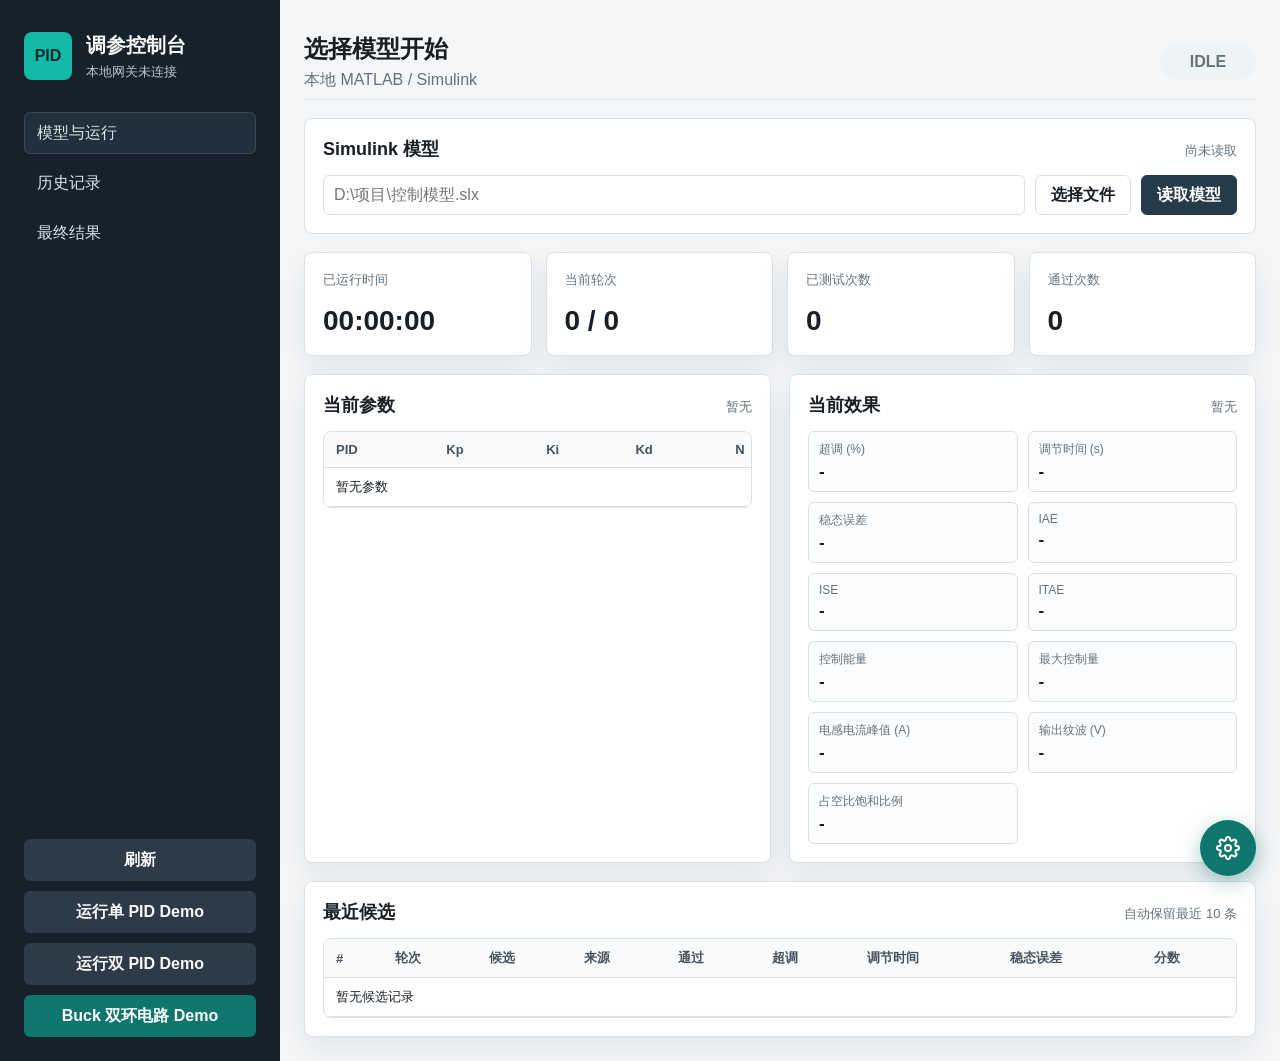
==== local_pid_gateway/web/index_custom.html @ 5bf621b4 "Add Simulink embedded PID Agent interface" ====
<!doctype html>
<html lang="zh-CN">
<head>
  <meta charset="utf-8" />
  <meta name="viewport" content="width=device-width, initial-scale=1" />
  <title>PID 调参控制台</title>
  <link rel="icon" href="data:," />
  <link rel="stylesheet" href="./styles.css" />
  <link rel="stylesheet" href="./styles_custom.css" />
</head>
<body>
  <div class="app-shell">
    <aside class="sidebar">
      <div class="brand">
        <div class="brand-mark">PID</div>
        <div><h1>调参控制台</h1><p id="connectionState">未连接</p></div>
      </div>
      <nav class="nav-list">
        <button class="nav-item active" data-view="run">模型与运行</button>
        <button class="nav-item" data-view="history">历史记录</button>
        <button class="nav-item" data-view="result">最终结果</button>
      </nav>
      <div class="sidebar-actions">
        <button id="refreshButton" class="secondary-button">刷新</button>
        <button id="startSingleDemoButton" class="secondary-button">运行单 PID Demo</button>
        <button id="startDemoButton" class="secondary-button">运行双 PID Demo</button>
        <button id="startBuckDemoButton" class="primary-button">Buck 双环电路 Demo</button>
      </div>
    </aside>

    <main class="main">
      <header class="topbar">
        <div><h2 id="jobTitle">选择模型开始</h2><p id="jobSubtitle">本地 MATLAB / Simulink</p></div>
        <div class="status-pill" id="statusPill">idle</div>
      </header>

      <section class="view active" id="view-run">
        <section class="panel full-width model-config">
          <div class="panel-title">
            <h3>Simulink 模型</h3>
            <span id="modelScanState">尚未读取</span>
          </div>
          <div class="model-picker-row">
            <input id="modelPathInput" type="text" placeholder="D:\项目\控制模型.slx" />
            <button id="selectModelButton" class="outline-button">选择文件</button>
            <button id="discoverModelButton" class="secondary-action-button">读取模型</button>
            <button id="syncSimulinkButton" class="outline-button hidden" type="button">同步当前模型</button>
          </div>
          <div id="modelConfigBody" class="config-body hidden">
            <div class="config-section">
              <div class="subsection-title"><h4>选择 PID</h4><span>最多选择两个，内外环可同时调节</span></div>
              <div class="table-scroll compact">
                <table class="discovery-table">
                  <thead><tr><th>调节</th><th>控制器</th><th>块路径</th><th>当前 Kp</th><th>当前 Ki</th><th>当前 Kd</th><th>当前 N</th><th>定位</th></tr></thead>
                  <tbody id="discoveredPidRows"></tbody>
                </table>
              </div>
            </div>

            <div class="config-section">
              <div class="subsection-title"><h4>参数搜索范围</h4><span>每个参数填写最小值和最大值</span></div>
              <div id="pidEditors" class="pid-editors"></div>
            </div>

            <div class="config-section settings-grid">
              <label><span>参考信号</span><input id="referenceSignalInput" value="r" list="loggedSignalsList" /></label>
              <label><span>输出信号</span><input id="outputSignalInput" value="y" list="loggedSignalsList" /></label>
              <label><span>控制信号</span><input id="controlSignalInput" value="u" list="loggedSignalsList" /></label>
              <label><span>停止时间 (s)</span><input id="stopTimeInput" type="number" value="10" min="0.001" step="any" /></label>
              <label><span>迭代轮数</span><input id="maxIterationsInput" type="number" value="20" min="1" step="1" /></label>
              <label><span>每轮候选数</span><input id="numCandidatesInput" type="number" value="16" min="1" step="1" /></label>
              <label><span>最大超调 (%)</span><input id="overshootTargetInput" type="number" value="10" min="0" step="any" /></label>
              <label><span>最大调节时间 (s)</span><input id="settlingTargetInput" type="number" value="5" min="0" step="any" /></label>
              <label><span>最大稳态误差</span><input id="errorTargetInput" type="number" value="0.02" min="0" step="any" /></label>
            </div>
            <div class="config-section ai-config-section">
              <div class="subsection-title"><h4>AI 参数生成</h4><span>所有 AI 候选仍须通过 Simulink 和固定指标</span></div>
              <div class="ai-inline-bar">
                <span id="aiSummaryText">未启用 AI</span>
                <button id="openAiConfigButton" class="outline-button" type="button">⚙ 配置 AI</button>
              </div>
              <div class="settings-grid ai-mode-row">
                <label><span>AI 每轮候选数</span><input id="aiCandidateCountInput" type="number" value="4" min="0" step="1" /></label>
                <label class="check-control ai-strict"><input id="aiFailOnErrorInput" type="checkbox" /> AI 失败时终止任务</label>
              </div>
              <!-- hidden form fields synced from modal -->
              <input type="hidden" id="aiModeSelect" value="none" />
              <input type="hidden" id="aiBaseUrlInput" value="" />
              <input type="hidden" id="aiModelInput" value="" />
              <input type="hidden" id="aiApiKeyInput" value="" />
              <input type="hidden" id="aiTemperatureInput" value="0.25" />
              <input type="hidden" id="aiApiTimeoutInput" value="120" />
              <input type="hidden" id="agentTypeInput" value="codex" />
              <input type="hidden" id="agentExecutableInput" value="" />
              <input type="hidden" id="agentModelInput" value="" />
              <input type="hidden" id="agentNameInput" value="mavis" />
              <input type="hidden" id="agentTimeoutInput" value="180" />
            </div>
            <datalist id="loggedSignalsList"></datalist>
            <div class="config-actions">
              <label class="check-control"><input id="stopOnFirstPassInput" type="checkbox" /> 首次通过后停止</label>
              <button id="startCustomButton" class="primary-button">启动当前模型调参</button>
            </div>
          </div>
        </section>

        <div class="metric-grid">
          <section class="metric-tile"><span>已运行时间</span><strong id="elapsedTime">00:00:00</strong></section>
          <section class="metric-tile"><span>当前轮次</span><strong id="iterationText">0 / 0</strong></section>
          <section class="metric-tile"><span>已测试次数</span><strong id="testedText">0</strong></section>
          <section class="metric-tile"><span>通过次数</span><strong id="passedText">0</strong></section>
        </div>

        <div class="content-grid">
          <section class="panel">
            <div class="panel-title"><h3>当前参数</h3><span id="currentSummary">暂无</span></div>
            <div class="pid-table-wrap"><table class="pid-table"><thead><tr><th>PID</th><th>Kp</th><th>Ki</th><th>Kd</th><th>N</th></tr></thead><tbody id="currentPidRows"></tbody></table></div>
          </section>
          <section class="panel">
            <div class="panel-title"><h3>当前效果</h3><span id="currentPass">暂无</span></div>
            <div class="metrics-list" id="currentMetrics"></div>
          </section>
        </div>

        <section class="panel full-width">
          <div class="panel-title"><h3>最近候选</h3><span>自动保留最近 10 条</span></div>
          <div class="table-scroll"><table class="history-table"><thead><tr><th>#</th><th>轮次</th><th>候选</th><th>来源</th><th>通过</th><th>超调</th><th>调节时间</th><th>稳态误差</th><th>分数</th></tr></thead><tbody id="recentRows"></tbody></table></div>
        </section>
      </section>

      <section class="view" id="view-history">
        <section class="panel full-width stretch">
          <div class="panel-title"><h3>全部历史记录</h3><span id="historyCount">0 条</span></div>
          <div class="table-scroll large"><table class="history-table"><thead><tr><th>#</th><th>时间</th><th>轮次</th><th>候选</th><th>来源</th><th>PID 参数</th><th>通过</th><th>失败原因</th><th>超调</th><th>调节时间</th><th>稳态误差</th><th>IAE</th><th>分数</th></tr></thead><tbody id="historyRows"></tbody></table></div>
        </section>
      </section>

      <section class="view" id="view-result">
        <div class="content-grid">
          <section class="panel"><div class="panel-title"><h3>当前最优</h3><span id="bestKind">暂无</span></div><div class="pid-table-wrap"><table class="pid-table"><thead><tr><th>PID</th><th>Kp</th><th>Ki</th><th>Kd</th><th>N</th></tr></thead><tbody id="bestPidRows"></tbody></table></div></section>
          <section class="panel"><div class="panel-title"><h3>最优效果</h3><span id="bestScore">暂无</span></div><div class="metrics-list" id="bestMetrics"></div></section>
        </div>
      </section>
    </main>
  </div>
  <button id="aiFabButton" title="AI 配置">
    <svg width="24" height="24" viewBox="0 0 24 24" fill="none" stroke="currentColor" stroke-width="2" stroke-linecap="round" stroke-linejoin="round">
      <circle cx="12" cy="12" r="3"/><path d="M19.4 15a1.65 1.65 0 0 0 .33 1.82l.06.06a2 2 0 0 1-2.83 2.83l-.06-.06a1.65 1.65 0 0 0-1.82-.33 1.65 1.65 0 0 0-1 1.51V21a2 2 0 0 1-4 0v-.09A1.65 1.65 0 0 0 9 19.4a1.65 1.65 0 0 0-1.82.33l-.06.06a2 2 0 0 1-2.83-2.83l.06-.06A1.65 1.65 0 0 0 4.68 15a1.65 1.65 0 0 0-1.51-1H3a2 2 0 0 1 0-4h.09A1.65 1.65 0 0 0 4.6 9a1.65 1.65 0 0 0-.33-1.82l-.06-.06a2 2 0 0 1 2.83-2.83l.06.06A1.65 1.65 0 0 0 9 4.68a1.65 1.65 0 0 0 1-1.51V3a2 2 0 0 1 4 0v.09a1.65 1.65 0 0 0 1 1.51 1.65 1.65 0 0 0 1.82-.33l.06-.06a2 2 0 0 1 2.83 2.83l-.06.06A1.65 1.65 0 0 0 19.4 9a1.65 1.65 0 0 0 1.51 1H21a2 2 0 0 1 0 4h-.09a1.65 1.65 0 0 0-1.51 1z"/>
    </svg>
  </button>

  <div id="aiModalBackdrop" class="hidden">
    <div class="ai-modal" role="dialog" aria-modal="true" aria-label="AI 配置">
      <div class="ai-modal-header">
        <h3>AI 参数配置</h3>
        <button id="aiModalClose" class="modal-close-button" title="关闭">✕</button>
      </div>

      <div class="ai-modal-body">
        <div class="ai-modal-tabs">
          <button class="ai-tab active" data-method="none">关闭 AI</button>
          <button class="ai-tab" data-method="api">远程 API</button>
          <button class="ai-tab" data-method="agent">Code Agent</button>
        </div>

        <!-- method: none -->
        <div id="modalNoneSection" class="ai-method-section">
          <p class="ai-modal-note">使用纯程序搜索：随机采样 + 局部扰动。不依赖任何外部 AI 服务。</p>
        </div>

        <!-- method: api -->
        <div id="modalApiSection" class="ai-method-section hidden">
          <div class="modal-field">
            <label><span>预设模型</span>
              <select id="modalApiPreset">
                <option value="custom">自定义</option>
              </select>
            </label>
          </div>
          <div class="modal-field-row">
            <label><span>Base URL</span><input id="modalApiBaseUrl" placeholder="https://api.openai.com/v1" /></label>
            <label><span>模型名</span><input id="modalApiModel" placeholder="gpt-4o" /></label>
          </div>
          <div class="modal-field-row">
            <label><span>API Key</span><input id="modalApiKey" type="password" autocomplete="off" placeholder="sk-..." /></label>
          </div>
          <div class="modal-field-row modal-field-triple">
            <label><span>Temperature</span><input id="modalApiTemperature" type="number" value="0.25" min="0" max="2" step="0.05" /></label>
            <label><span>Max Tokens</span><input id="modalApiMaxTokens" type="number" value="2000" min="1" step="1" /></label>
            <label><span>超时 (s)</span><input id="modalApiTimeout" type="number" value="120" min="1" step="1" /></label>
          </div>
          <p class="ai-modal-note">API Key 仅通过环境变量传入 MATLAB 进程，不写入任何文件。</p>
        </div>
        <!-- method: Code Agent CLI -->
        <div id="modalAgentSection" class="ai-method-section hidden">
          <div class="modal-field">
            <label><span>Code Agent</span>
              <select id="modalAgentType">
                <option value="codex">Codex CLI</option>
                <option value="minimax">MiniMax Code</option>
                <option value="claude">Claude Code</option>
                <option value="qwen">Qwen Code</option>
                <option value="kimi">Kimi Code CLI</option>
                <option value="codebuddy">CodeBuddy Code</option>
              </select>
            </label>
          </div>
          <div class="modal-field">
            <label><span>可执行文件</span><input id="modalAgentExecutable" placeholder="自动发现本机 CLI" /></label>
          </div>
          <div class="agent-test-row">
            <span id="modalAgentStatus" class="agent-status">尚未检测</span>
            <button id="agentDiscoverButton" class="outline-button" type="button">重新发现</button>
            <button id="agentTestButton" class="outline-button" type="button">测试连接</button>
          </div>
          <div class="modal-field-row">
            <label><span>模型/配置（可选）</span><input id="modalAgentModel" placeholder="使用 CLI 默认配置" /></label>
            <label id="modalAgentNameField"><span>MiniMax Agent</span><input id="modalAgentName" value="mavis" /></label>
          </div>
          <div class="modal-field-row">
            <label><span>超时 (s)</span><input id="modalAgentTimeout" type="number" value="180" min="5" max="1800" step="1" /></label>
          </div>
          <p class="ai-modal-note">调用本机已登录的 Code Agent CLI 生成候选参数。CLI 仅以只读方式分析请求；每组参数仍必须经过 Simulink 仿真和固定指标验证。</p>
        </div>
        <hr class="modal-divider" />
        <div class="modal-field-row">
          <label><span>AI 每轮候选数</span><input id="modalAiCandidateCount" type="number" value="4" min="0" step="1" /></label>
          <label class="check-control"><input id="modalAiFailOnError" type="checkbox" /> AI 失败时终止</label>
        </div>
      </div>

      <div class="ai-modal-footer">
        <button id="aiModalCancel" class="outline-button">取消</button>
        <button id="aiModalApply" class="primary-button">应用配置</button>
      </div>
    </div>
  </div>

  <script>
    function setup(htmlComponent) {
      window.pidMatlabComponent = htmlComponent;
      const deliverContext = () => {
        if (typeof window.applyPidMatlabContext === 'function') {
          window.applyPidMatlabContext(htmlComponent.Data || {});
          if (!window.pidBridgeReadySent) {
            window.pidBridgeReadySent = true;
            htmlComponent.sendEventToMATLAB('BridgeReady', { loaded: true });
          }
        } else {
          window.setTimeout(deliverContext, 50);
        }
      };
      htmlComponent.addEventListener('DataChanged', deliverContext);
      htmlComponent.addEventListener('PidAgentNavigate', (event) => {
        const data = event.Data || event.detail || event || {};
        const view = data.view || htmlComponent.Data?.initialView || 'run';
        if (typeof window.navigatePidAgentView === 'function') window.navigatePidAgentView(view);
      });
      deliverContext();
    }
  </script>
  <script src="./app_custom.js"></script>
</body>
</html>
---- local_pid_gateway/web/styles.css ----
﻿:root {
  color-scheme: light;
  --bg: #f4f6f8;
  --surface: #ffffff;
  --surface-muted: #eef3f5;
  --line: #d9e1e5;
  --text: #182026;
  --muted: #65727c;
  --accent: #0f766e;
  --accent-strong: #0b5f59;
  --warn: #b45309;
  --bad: #b91c1c;
  --good: #15803d;
  --blue: #2563eb;
  --shadow: 0 12px 30px rgba(25, 38, 49, 0.08);
}

* { box-sizing: border-box; }
body {
  margin: 0;
  min-height: 100vh;
  font-family: "Microsoft YaHei", "Segoe UI", Arial, sans-serif;
  color: var(--text);
  background: var(--bg);
}
button, input { font: inherit; }
.app-shell {
  min-height: 100vh;
  display: grid;
  grid-template-columns: 280px minmax(0, 1fr);
}
.sidebar {
  background: #17212b;
  color: #f8fafc;
  padding: 24px;
  display: flex;
  flex-direction: column;
  gap: 24px;
}
.brand { display: flex; align-items: center; gap: 14px; min-height: 64px; }
.brand-mark {
  width: 48px;
  height: 48px;
  display: grid;
  place-items: center;
  border-radius: 8px;
  background: #14b8a6;
  color: #062b2a;
  font-weight: 800;
}
.brand h1 { margin: 0; font-size: 20px; }
.brand p { margin: 4px 0 0; color: #b9c4cc; font-size: 13px; }
.nav-list { display: grid; gap: 8px; }
.nav-item {
  width: 100%;
  min-height: 42px;
  border: 1px solid transparent;
  border-radius: 6px;
  color: #d9e4ea;
  background: transparent;
  text-align: left;
  padding: 0 12px;
  cursor: pointer;
}
.nav-item.active, .nav-item:hover { background: #22303c; border-color: #334756; }
.sidebar-actions { margin-top: auto; display: grid; gap: 10px; }
.primary-button, .secondary-button {
  min-height: 42px;
  border: 0;
  border-radius: 6px;
  cursor: pointer;
  font-weight: 700;
}
.primary-button { background: var(--accent); color: white; }
.primary-button:hover { background: var(--accent-strong); }
.secondary-button { background: #2d3b48; color: #f8fafc; }
.main { padding: 24px; display: flex; flex-direction: column; gap: 18px; min-width: 0; }
.topbar {
  min-height: 76px;
  display: flex;
  align-items: center;
  justify-content: space-between;
  gap: 16px;
  border-bottom: 1px solid var(--line);
}
.topbar h2 { margin: 0; font-size: 24px; }
.topbar p { margin: 5px 0 0; color: var(--muted); }
.status-pill {
  min-width: 96px;
  height: 34px;
  display: grid;
  place-items: center;
  border-radius: 999px;
  background: var(--surface-muted);
  color: var(--muted);
  font-weight: 700;
  text-transform: uppercase;
}
.status-pill.running { background: #dcfce7; color: var(--good); }
.status-pill.completed { background: #dbeafe; color: var(--blue); }
.status-pill.failed { background: #fee2e2; color: var(--bad); }
.view { display: none; flex-direction: column; gap: 18px; }
.view.active { display: flex; }
.metric-grid { display: grid; grid-template-columns: repeat(4, minmax(0, 1fr)); gap: 14px; }
.metric-tile, .panel {
  background: var(--surface);
  border: 1px solid var(--line);
  border-radius: 8px;
  box-shadow: var(--shadow);
}
.metric-tile { padding: 18px; min-height: 104px; display: flex; flex-direction: column; justify-content: space-between; }
.metric-tile span { color: var(--muted); font-size: 13px; }
.metric-tile strong { font-size: 28px; line-height: 1.1; }
.content-grid { display: grid; grid-template-columns: minmax(0, 1fr) minmax(0, 1fr); gap: 18px; }
.panel { padding: 18px; min-width: 0; }
.panel.full-width { width: 100%; }
.panel.stretch { min-height: calc(100vh - 150px); }
.panel-title { display: flex; align-items: baseline; justify-content: space-between; gap: 16px; margin-bottom: 14px; }
.panel-title h3 { margin: 0; font-size: 18px; }
.panel-title span { color: var(--muted); font-size: 13px; }
.table-scroll { overflow: auto; max-height: 340px; border: 1px solid var(--line); border-radius: 8px; }
.table-scroll.large { max-height: calc(100vh - 230px); }
table { width: 100%; border-collapse: collapse; min-width: 760px; }
.pid-table { min-width: 480px; }
th, td { padding: 10px 12px; border-bottom: 1px solid var(--line); text-align: left; white-space: nowrap; font-size: 13px; }
th { background: #f8fafb; color: #47525c; position: sticky; top: 0; z-index: 1; }
.pid-table-wrap { overflow: auto; border: 1px solid var(--line); border-radius: 8px; }
.metrics-list { display: grid; grid-template-columns: repeat(2, minmax(0, 1fr)); gap: 10px; }
.metric-row { min-height: 54px; border: 1px solid var(--line); border-radius: 6px; padding: 9px 10px; background: #fbfcfd; }
.metric-row span { display: block; color: var(--muted); font-size: 12px; }
.metric-row strong { display: block; margin-top: 4px; font-size: 17px; }
.pass { color: var(--good); font-weight: 800; }
.fail { color: var(--bad); font-weight: 800; }
.warn { color: var(--warn); font-weight: 800; }
@media (max-width: 980px) {
  .app-shell { grid-template-columns: 1fr; }
  .sidebar { position: static; }
  .metric-grid, .content-grid { grid-template-columns: 1fr; }
}
---- local_pid_gateway/web/styles_custom.css ----
.model-config { box-shadow: none; }
.model-picker-row {
  display: grid;
  grid-template-columns: minmax(260px, 1fr) auto auto;
  gap: 10px;
}
input {
  width: 100%;
  min-height: 40px;
  border: 1px solid var(--line);
  border-radius: 6px;
  padding: 8px 10px;
  background: #fff;
  color: var(--text);
}
input:focus { outline: 2px solid rgba(15, 118, 110, 0.18); border-color: var(--accent); }
.outline-button, .secondary-action-button {
  min-height: 40px;
  border-radius: 6px;
  padding: 0 15px;
  cursor: pointer;
  font-weight: 700;
}
.outline-button { border: 1px solid var(--line); color: var(--text); background: #fff; }
.secondary-action-button { border: 1px solid #263b49; color: #fff; background: #263b49; }
button:disabled { opacity: 0.55; cursor: wait; }
.hidden { display: none !important; }
.config-body { margin-top: 18px; display: grid; gap: 18px; }
.config-section { border-top: 1px solid var(--line); padding-top: 16px; }
.subsection-title { display: flex; align-items: baseline; justify-content: space-between; gap: 12px; margin-bottom: 10px; }
.subsection-title h4 { margin: 0; font-size: 15px; }
.subsection-title span { color: var(--muted); font-size: 12px; }
.table-scroll.compact { max-height: 220px; }
.discovery-table { min-width: 920px; }
.discovery-table tr.selected { background: #ecfdf5; }
.discovery-table input[type="checkbox"] { width: 18px; min-height: 18px; accent-color: var(--accent); }
.pid-editors { display: grid; grid-template-columns: repeat(2, minmax(0, 1fr)); gap: 14px; }
.pid-editor { border: 1px solid var(--line); border-radius: 7px; padding: 14px; background: #fbfcfd; }
.pid-editor h5 { margin: 0 0 3px; font-size: 14px; }
.pid-editor .block-path { color: var(--muted); font-size: 11px; overflow-wrap: anywhere; min-height: 30px; }
.bounds-grid { display: grid; grid-template-columns: repeat(4, minmax(0, 1fr)); gap: 9px; margin-top: 12px; }
.bound-control span, .settings-grid label > span { display: block; margin-bottom: 5px; color: var(--muted); font-size: 12px; }
.range-inputs { display: grid; grid-template-columns: 1fr 1fr; gap: 5px; }
.range-inputs input { min-width: 0; }
.settings-grid { display: grid; grid-template-columns: repeat(3, minmax(0, 1fr)); gap: 12px; }
.config-actions { display: flex; justify-content: flex-end; align-items: center; gap: 18px; }
.config-actions .primary-button { padding: 0 22px; }
.check-control { display: inline-flex; align-items: center; gap: 7px; color: var(--muted); font-size: 13px; }
.check-control input { width: 17px; min-height: 17px; accent-color: var(--accent); }
.scan-error { color: var(--bad) !important; }
.scan-ok { color: var(--good) !important; }
@media (max-width: 1180px) {
  .bounds-grid { grid-template-columns: repeat(2, minmax(0, 1fr)); }
  .settings-grid { grid-template-columns: repeat(2, minmax(0, 1fr)); }
}
@media (max-width: 760px) {
  .model-picker-row, .pid-editors, .settings-grid { grid-template-columns: 1fr; }
  .config-actions { align-items: stretch; flex-direction: column; }
  .config-actions .primary-button { width: 100%; }
}

select {
  width: 100%;
  min-height: 40px;
  border: 1px solid var(--line);
  border-radius: 6px;
  padding: 8px 10px;
  background: #fff;
  color: var(--text);
}
.ai-config-section { display: grid; gap: 12px; }
.ai-mode-row { align-items: end; }
.ai-provider-fields { padding: 14px; border: 1px solid var(--line); border-radius: 7px; background: #f8fafb; }
.ai-provider-fields .span-two { grid-column: span 2; }
.ai-strict { min-height: 40px; align-self: end; }
.ai-note { margin: 0; color: var(--muted); font-size: 12px; }
.source-ai { color: var(--blue); font-weight: 700; }
.source-program { color: var(--muted); }

/* ── inline AI summary bar ── */
.ai-inline-bar {
  display: flex;
  align-items: center;
  justify-content: space-between;
  gap: 12px;
  min-height: 44px;
  padding: 10px 14px;
  border: 1px solid var(--line);
  border-radius: 7px;
  background: #f8fafb;
  margin-bottom: 12px;
}
.ai-inline-bar span { color: var(--muted); font-size: 13px; font-weight: 500; }
.ai-inline-bar span.active-ai { color: var(--accent); font-weight: 700; }

/* ── floating action button ── */
#aiFabButton {
  position: fixed;
  bottom: 24px;
  right: 24px;
  z-index: 900;
  width: 56px;
  height: 56px;
  border: none;
  border-radius: 50%;
  background: var(--accent);
  color: #fff;
  cursor: pointer;
  display: grid;
  place-items: center;
  box-shadow: 0 6px 20px rgba(15, 118, 110, 0.38);
  transition: transform 0.15s, box-shadow 0.15s;
}
#aiFabButton:hover { transform: scale(1.08); box-shadow: 0 8px 26px rgba(15, 118, 110, 0.48); }
#aiFabButton svg { width: 24px; height: 24px; }

/* ── modal backdrop ── */
#aiModalBackdrop {
  position: fixed;
  inset: 0;
  z-index: 1000;
  background: rgba(15, 20, 30, 0.55);
  display: grid;
  place-items: center;
  backdrop-filter: blur(2px);
}
#aiModalBackdrop.hidden { display: none; }

.ai-modal {
  width: min(600px, 94vw);
  max-height: 90vh;
  overflow-y: auto;
  background: var(--surface);
  border-radius: 12px;
  box-shadow: 0 20px 50px rgba(15, 20, 30, 0.28);
  display: flex;
  flex-direction: column;
}

.ai-modal-header {
  display: flex;
  align-items: center;
  justify-content: space-between;
  padding: 18px 22px;
  border-bottom: 1px solid var(--line);
  flex-shrink: 0;
}
.ai-modal-header h3 { margin: 0; font-size: 18px; }
.modal-close-button {
  width: 32px;
  height: 32px;
  border: none;
  border-radius: 6px;
  background: transparent;
  color: var(--muted);
  font-size: 16px;
  cursor: pointer;
}
.modal-close-button:hover { background: var(--surface-muted); color: var(--text); }

.ai-modal-body {
  padding: 18px 22px;
  overflow-y: auto;
  flex: 1;
}

.ai-modal-footer {
  display: flex;
  justify-content: flex-end;
  gap: 10px;
  padding: 14px 22px;
  border-top: 1px solid var(--line);
  flex-shrink: 0;
}

/* ── tabs ── */
.ai-modal-tabs {
  display: grid;
  grid-template-columns: repeat(3, 1fr);
  gap: 0;
  border: 1px solid var(--line);
  border-radius: 8px;
  overflow: hidden;
  margin-bottom: 18px;
}
.ai-tab {
  min-height: 40px;
  border: none;
  background: #fafbfc;
  color: var(--muted);
  cursor: pointer;
  font-weight: 700;
  font-size: 13px;
  transition: background 0.12s;
}
.ai-tab:hover { background: var(--surface-muted); }
.ai-tab.active { background: var(--accent); color: #fff; }

/* ── method sections ── */
.ai-method-section {
  display: grid;
  gap: 12px;
}
.ai-method-section.hidden { display: none; }
.ai-modal-note {
  margin: 0;
  color: var(--muted);
  font-size: 12px;
  line-height: 1.5;
}

.modal-field { display: grid; gap: 4px; }
.modal-field span { color: var(--muted); font-size: 12px; }
.modal-field-row {
  display: grid;
  grid-template-columns: 1fr 1fr;
  gap: 12px;
}
.modal-field-row.modal-field-triple {
  grid-template-columns: 1fr 1fr 1fr;
}
.modal-field-row span { color: var(--muted); font-size: 12px; }

.modal-divider {
  border: none;
  border-top: 1px solid var(--line);
  margin: 8px 0;
}

.inline-mini-button {
  width: 26px;
  height: 22px;
  border: 1px solid var(--line);
  border-radius: 4px;
  background: #fff;
  color: var(--text);
  cursor: pointer;
  font-size: 14px;
  padding: 0;
  line-height: 1;
  vertical-align: middle;
  margin-left: 4px;
}
.inline-mini-button:hover { background: var(--surface-muted); }

@media (max-width: 760px) {
  .ai-provider-fields .span-two { grid-column: span 1; }
  .modal-field-row { grid-template-columns: 1fr; }
  .modal-field-row.modal-field-triple { grid-template-columns: 1fr; }
  .ai-modal { width: 96vw; max-height: 94vh; }
}
.agent-test-row {
  display: grid;
  grid-template-columns: minmax(0, 1fr) auto auto;
  gap: 8px;
  align-items: center;
}
.agent-status {
  min-width: 0;
  color: var(--muted);
  font-size: 12px;
  overflow-wrap: anywhere;
}
.agent-status.ok { color: #147d62; }
.agent-status.error { color: #b42318; }
@media (max-width: 620px) {
  .agent-test-row { grid-template-columns: 1fr 1fr; }
  .agent-status { grid-column: 1 / -1; }
}
/* Mobile task header containment */
.topbar > div:first-child {
  min-width: 0;
}
.topbar p {
  overflow-wrap: anywhere;
}
@media (max-width: 620px) {
  .topbar {
    align-items: flex-start;
  }
  .topbar h2 {
    font-size: 20px;
    overflow-wrap: anywhere;
  }
  .status-pill {
    min-width: 80px;
    flex: 0 0 auto;
  }
}
.pid-locate-button {
  border: 1px solid #b9c6cf;
  background: #fff;
  color: #126c67;
  min-width: 48px;
  height: 30px;
  cursor: pointer;
}

.pid-locate-button:hover {
  border-color: #126c67;
  background: #eef8f7;
}

#modelPathInput[readonly] {
  background: #f4f7f8;
  color: #425466;
}
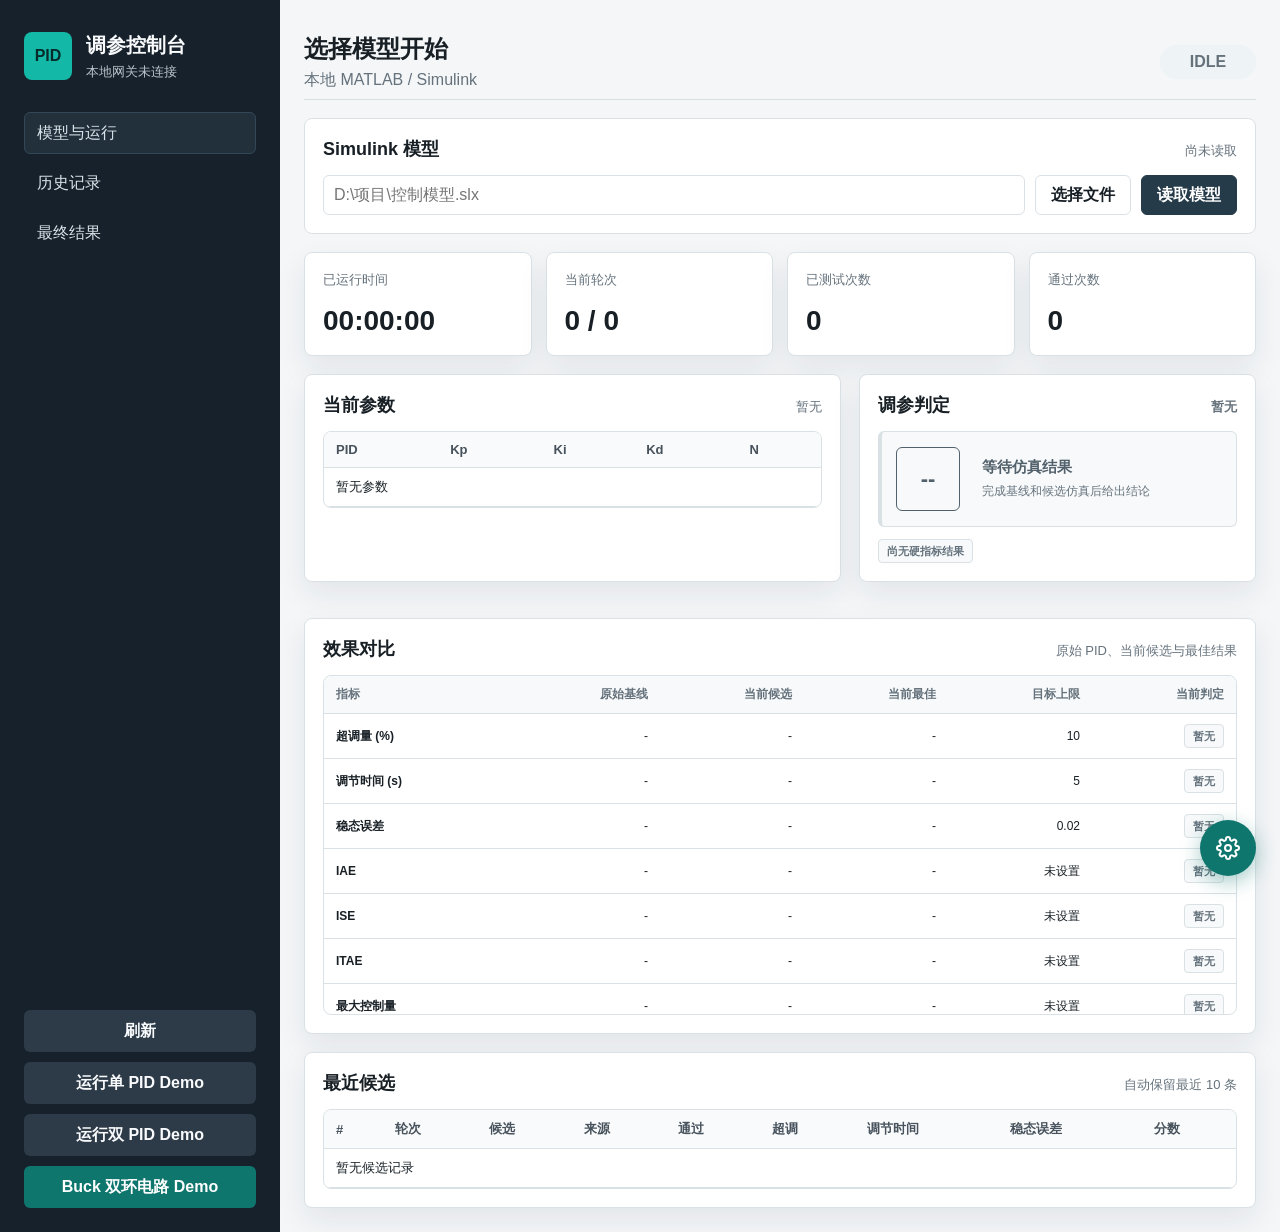
==== commit cb40fac3: "Add baseline effect evaluation and fix embedded gateway" ====
--- a/local_pid_gateway/web/index_custom.html
+++ b/local_pid_gateway/web/index_custom.html
@@ -111,16 +111,33 @@
           <section class="metric-tile"><span>通过次数</span><strong id="passedText">0</strong></section>
         </div>
 
-        <div class="content-grid">
+        <div class="content-grid effect-overview-grid">
           <section class="panel">
             <div class="panel-title"><h3>当前参数</h3><span id="currentSummary">暂无</span></div>
             <div class="pid-table-wrap"><table class="pid-table"><thead><tr><th>PID</th><th>Kp</th><th>Ki</th><th>Kd</th><th>N</th></tr></thead><tbody id="currentPidRows"></tbody></table></div>
           </section>
-          <section class="panel">
-            <div class="panel-title"><h3>当前效果</h3><span id="currentPass">暂无</span></div>
-            <div class="metrics-list" id="currentMetrics"></div>
+          <section class="panel effect-summary-panel">
+            <div class="panel-title"><h3>调参判定</h3><span id="currentPass">尚未评估</span></div>
+            <div class="effect-verdict" id="effectVerdict">
+              <div class="verdict-grade" id="effectGrade">--</div>
+              <div class="verdict-copy">
+                <strong id="effectVerdictTitle">等待仿真结果</strong>
+                <span id="effectVerdictDetail">完成基线和候选仿真后给出结论</span>
+              </div>
+            </div>
+            <div class="gate-list" id="effectGateList"><span class="gate-chip neutral">尚无硬指标结果</span></div>
           </section>
         </div>
+
+        <section class="panel full-width effect-comparison-panel">
+          <div class="panel-title"><h3>效果对比</h3><span id="effectComparisonSummary">原始 PID 与候选结果</span></div>
+          <div class="table-scroll effect-table-scroll">
+            <table class="effect-table">
+              <thead><tr><th>指标</th><th>原始基线</th><th>当前候选</th><th>当前最佳</th><th>目标上限</th><th>当前判定</th></tr></thead>
+              <tbody id="effectComparisonRows"><tr><td colspan="6">等待仿真结果</td></tr></tbody>
+            </table>
+          </div>
+        </section>
 
         <section class="panel full-width">
           <div class="panel-title"><h3>最近候选</h3><span>自动保留最近 10 条</span></div>
@@ -256,6 +273,11 @@
         const view = data.view || htmlComponent.Data?.initialView || 'run';
         if (typeof window.navigatePidAgentView === 'function') window.navigatePidAgentView(view);
       });
+      htmlComponent.addEventListener('PidAgentGatewayResponse', (event) => {
+        if (typeof window.handlePidGatewayResponse === 'function') {
+          window.handlePidGatewayResponse(event);
+        }
+      });
       deliverContext();
     }
   </script>
--- a/local_pid_gateway/web/styles_custom.css
+++ b/local_pid_gateway/web/styles_custom.css
@@ -127,11 +127,11 @@
 #aiModalBackdrop.hidden { display: none; }
 
 .ai-modal {
-  width: min(600px, 94vw);
+  width: min(720px, 94vw);
   max-height: 90vh;
   overflow-y: auto;
   background: var(--surface);
-  border-radius: 12px;
+  border-radius: 8px;
   box-shadow: 0 20px 50px rgba(15, 20, 30, 0.28);
   display: flex;
   flex-direction: column;
@@ -305,3 +305,69 @@
   background: #f4f7f8;
   color: #425466;
 }
+
+/* Effect evaluation */
+.effect-overview-grid {
+  grid-template-columns: minmax(0, 1.15fr) minmax(360px, 0.85fr);
+}
+.effect-summary-panel { display: flex; flex-direction: column; }
+.effect-verdict {
+  display: grid;
+  grid-template-columns: 72px minmax(0, 1fr);
+  gap: 14px;
+  align-items: center;
+  min-height: 96px;
+  padding: 14px;
+  border: 1px solid var(--line);
+  border-left-width: 4px;
+  border-radius: 6px;
+  background: #f7f9fa;
+}
+.verdict-grade {
+  display: grid;
+  place-items: center;
+  width: 64px;
+  height: 64px;
+  border: 1px solid currentColor;
+  border-radius: 6px;
+  font-size: 22px;
+  font-weight: 800;
+}
+.verdict-copy { display: grid; gap: 6px; min-width: 0; }
+.verdict-copy strong { font-size: 15px; line-height: 1.35; }
+.verdict-copy span { color: var(--muted); font-size: 12px; line-height: 1.45; }
+.effect-verdict.passed { color: #147d62; border-color: #8fd4c2; background: #eefaf6; }
+.effect-verdict.failed { color: #b42318; border-color: #efada8; background: #fff5f4; }
+.effect-verdict.warning { color: #9a6700; border-color: #e9c46a; background: #fff9e8; }
+.effect-verdict.neutral { color: #52616b; }
+.gate-list { display: flex; flex-wrap: wrap; gap: 7px; margin-top: 12px; }
+.gate-chip, .metric-judgment {
+  display: inline-flex;
+  align-items: center;
+  min-height: 24px;
+  padding: 3px 8px;
+  border: 1px solid var(--line);
+  border-radius: 4px;
+  font-size: 11px;
+  font-weight: 700;
+  white-space: nowrap;
+}
+.gate-chip.passed, .metric-judgment.passed { color: #147d62; border-color: #9fd8c9; background: #eefaf6; }
+.gate-chip.failed, .metric-judgment.failed { color: #b42318; border-color: #efb3ae; background: #fff5f4; }
+.gate-chip.neutral, .metric-judgment.neutral { color: #64727c; background: #f7f9fa; }
+.effect-comparison-panel { margin-top: 18px; }
+.effect-table { width: 100%; min-width: 850px; border-collapse: collapse; }
+.effect-table th, .effect-table td {
+  padding: 10px 12px;
+  border-bottom: 1px solid var(--line);
+  text-align: right;
+  font-size: 12px;
+}
+.effect-table th { color: var(--muted); background: #f7f9fa; font-weight: 700; }
+.effect-table th:first-child, .effect-table td:first-child { text-align: left; font-weight: 700; }
+.effect-table tbody tr:hover { background: #f8fbfb; }
+@media (max-width: 1050px) { .effect-overview-grid { grid-template-columns: 1fr; } }
+@media (max-width: 620px) {
+  .effect-verdict { grid-template-columns: 56px minmax(0, 1fr); }
+  .verdict-grade { width: 50px; height: 50px; font-size: 18px; }
+}
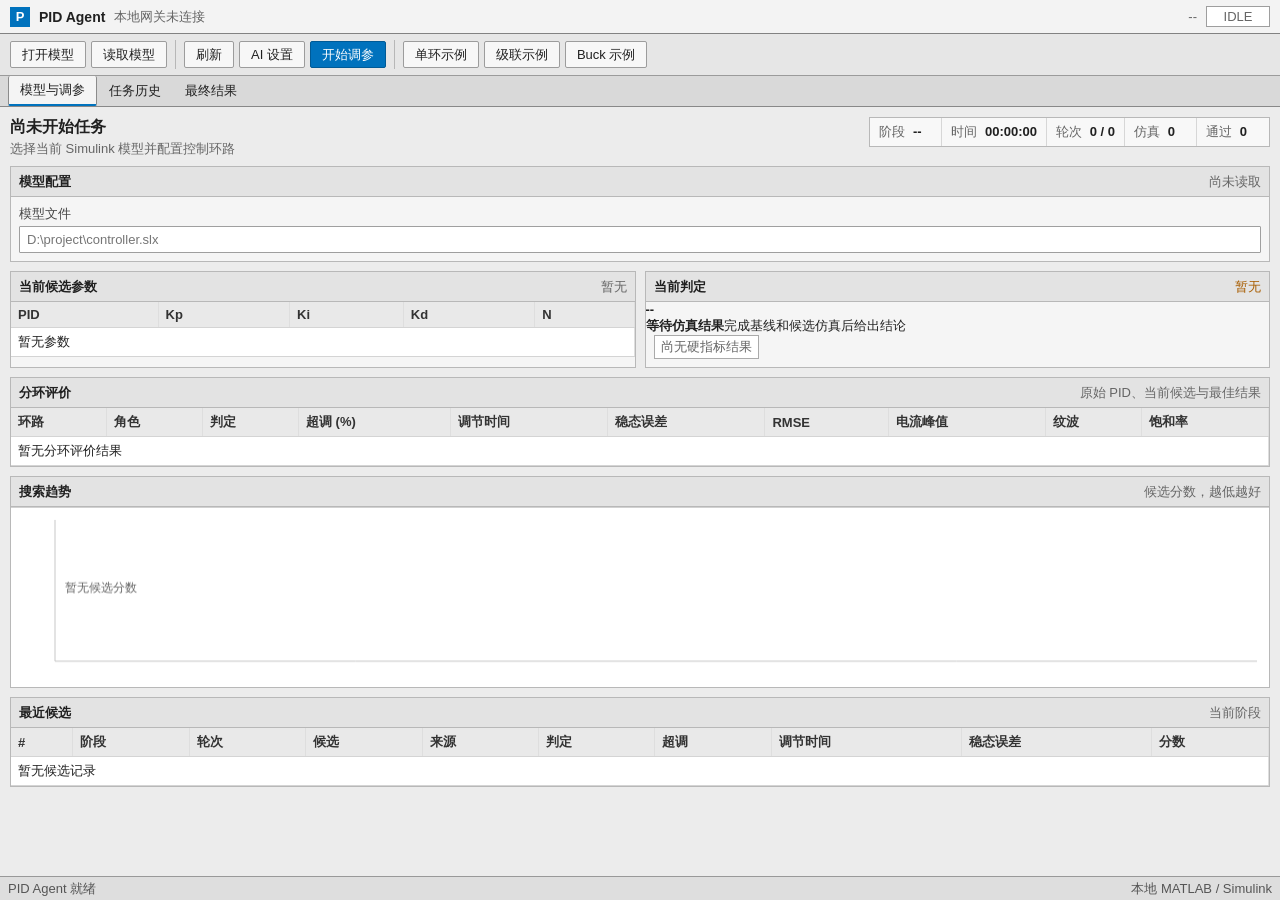
==== commit 9f485610: "auto-backup: PID task job_20260729_210612_47b450 completed at 2026-07-29 21:06:36" ====
--- a/local_pid_gateway/web/index_custom.html
+++ b/local_pid_gateway/web/index_custom.html
@@ -3,253 +3,201 @@
 <head>
   <meta charset="utf-8" />
   <meta name="viewport" content="width=device-width, initial-scale=1" />
-  <title>PID 调参控制台</title>
+  <title>PID Agent</title>
   <link rel="icon" href="data:," />
-  <link rel="stylesheet" href="./styles.css" />
   <link rel="stylesheet" href="./styles_custom.css" />
 </head>
 <body>
-  <div class="app-shell">
-    <aside class="sidebar">
-      <div class="brand">
-        <div class="brand-mark">PID</div>
-        <div><h1>调参控制台</h1><p id="connectionState">未连接</p></div>
-      </div>
-      <nav class="nav-list">
-        <button class="nav-item active" data-view="run">模型与运行</button>
-        <button class="nav-item" data-view="history">历史记录</button>
-        <button class="nav-item" data-view="result">最终结果</button>
-      </nav>
-      <div class="sidebar-actions">
-        <button id="refreshButton" class="secondary-button">刷新</button>
-        <button id="startSingleDemoButton" class="secondary-button">运行单 PID Demo</button>
-        <button id="startDemoButton" class="secondary-button">运行双 PID Demo</button>
-        <button id="startBuckDemoButton" class="primary-button">Buck 双环电路 Demo</button>
-      </div>
-    </aside>
-
-    <main class="main">
-      <header class="topbar">
-        <div><h2 id="jobTitle">选择模型开始</h2><p id="jobSubtitle">本地 MATLAB / Simulink</p></div>
-        <div class="status-pill" id="statusPill">idle</div>
-      </header>
-
+  <div class="matlab-window">
+    <header class="title-strip">
+      <div class="app-title"><span class="app-icon">P</span><strong>PID Agent</strong><span id="connectionState">正在连接本地服务</span></div>
+      <div class="title-actions"><span id="serverVersion">--</span><span class="status-pill" id="statusPill">idle</span></div>
+    </header>
+
+    <div class="toolstrip">
+      <div class="tool-group">
+        <button id="selectModelButton">打开模型</button>
+        <button id="discoverModelButton">读取模型</button>
+        <button id="syncSimulinkButton" class="hidden" type="button">同步当前模型</button>
+      </div>
+      <div class="tool-separator"></div>
+      <div class="tool-group">
+        <button id="refreshButton">刷新</button>
+        <button id="openAiConfigButton" type="button">AI 设置</button>
+        <button id="startCustomButton" class="primary-button">开始调参</button>
+      </div>
+      <div class="tool-separator"></div>
+      <div class="tool-group demo-tools">
+        <button id="startSingleDemoButton">单环示例</button>
+        <button id="startDemoButton">级联示例</button>
+        <button id="startBuckDemoButton">Buck 示例</button>
+      </div>
+    </div>
+
+    <nav class="document-tabs">
+      <button class="nav-item active" data-view="run">模型与调参</button>
+      <button class="nav-item" data-view="history">任务历史</button>
+      <button class="nav-item" data-view="result">最终结果</button>
+    </nav>
+
+    <main class="workspace">
       <section class="view active" id="view-run">
-        <section class="panel full-width model-config">
-          <div class="panel-title">
-            <h3>Simulink 模型</h3>
-            <span id="modelScanState">尚未读取</span>
-          </div>
+        <div class="workspace-header">
+          <div><h1 id="jobTitle">尚未开始任务</h1><p id="jobSubtitle">选择当前 Simulink 模型并配置控制环路</p></div>
+          <div class="run-counters">
+            <span>阶段 <strong id="stageText">--</strong></span>
+            <span>时间 <strong id="elapsedTime">00:00:00</strong></span>
+            <span>轮次 <strong id="iterationText">0 / 0</strong></span>
+            <span>仿真 <strong id="testedText">0</strong></span>
+            <span>通过 <strong id="passedText">0</strong></span>
+          </div>
+        </div>
+
+        <section class="pane model-config">
+          <div class="pane-title"><h2>模型配置</h2><span id="modelScanState">尚未读取</span></div>
           <div class="model-picker-row">
-            <input id="modelPathInput" type="text" placeholder="D:\项目\控制模型.slx" />
-            <button id="selectModelButton" class="outline-button">选择文件</button>
-            <button id="discoverModelButton" class="secondary-action-button">读取模型</button>
-            <button id="syncSimulinkButton" class="outline-button hidden" type="button">同步当前模型</button>
+            <label class="grow"><span>模型文件</span><input id="modelPathInput" type="text" placeholder="D:\project\controller.slx" /></label>
           </div>
           <div id="modelConfigBody" class="config-body hidden">
-            <div class="config-section">
-              <div class="subsection-title"><h4>选择 PID</h4><span>最多选择两个，内外环可同时调节</span></div>
+            <div class="subpane">
+              <div class="subpane-title"><h3>PID 控制器</h3><span>选择一个单环 PID，或选择构成同一控制系统的两个 PID</span></div>
               <div class="table-scroll compact">
-                <table class="discovery-table">
-                  <thead><tr><th>调节</th><th>控制器</th><th>块路径</th><th>当前 Kp</th><th>当前 Ki</th><th>当前 Kd</th><th>当前 N</th><th>定位</th></tr></thead>
+                <table class="data-table discovery-table">
+                  <thead><tr><th>选择</th><th>角色建议</th><th>控制器</th><th>块路径</th><th>Kp</th><th>Ki</th><th>Kd</th><th>N</th><th></th></tr></thead>
                   <tbody id="discoveredPidRows"></tbody>
                 </table>
               </div>
             </div>
 
-            <div class="config-section">
-              <div class="subsection-title"><h4>参数搜索范围</h4><span>每个参数填写最小值和最大值</span></div>
+            <div class="subpane">
+              <div class="subpane-title"><h3>参数范围</h3><span>范围用于程序和 AI 候选生成</span></div>
               <div id="pidEditors" class="pid-editors"></div>
             </div>
 
-            <div class="config-section settings-grid">
-              <label><span>参考信号</span><input id="referenceSignalInput" value="r" list="loggedSignalsList" /></label>
-              <label><span>输出信号</span><input id="outputSignalInput" value="y" list="loggedSignalsList" /></label>
-              <label><span>控制信号</span><input id="controlSignalInput" value="u" list="loggedSignalsList" /></label>
-              <label><span>停止时间 (s)</span><input id="stopTimeInput" type="number" value="10" min="0.001" step="any" /></label>
-              <label><span>迭代轮数</span><input id="maxIterationsInput" type="number" value="20" min="1" step="1" /></label>
-              <label><span>每轮候选数</span><input id="numCandidatesInput" type="number" value="16" min="1" step="1" /></label>
-              <label><span>最大超调 (%)</span><input id="overshootTargetInput" type="number" value="10" min="0" step="any" /></label>
-              <label><span>最大调节时间 (s)</span><input id="settlingTargetInput" type="number" value="5" min="0" step="any" /></label>
-              <label><span>最大稳态误差</span><input id="errorTargetInput" type="number" value="0.02" min="0" step="any" /></label>
-            </div>
-            <div class="config-section ai-config-section">
-              <div class="subsection-title"><h4>AI 参数生成</h4><span>所有 AI 候选仍须通过 Simulink 和固定指标</span></div>
-              <div class="ai-inline-bar">
-                <span id="aiSummaryText">未启用 AI</span>
-                <button id="openAiConfigButton" class="outline-button" type="button">⚙ 配置 AI</button>
-              </div>
-              <div class="settings-grid ai-mode-row">
-                <label><span>AI 每轮候选数</span><input id="aiCandidateCountInput" type="number" value="4" min="0" step="1" /></label>
-                <label class="check-control ai-strict"><input id="aiFailOnErrorInput" type="checkbox" /> AI 失败时终止任务</label>
-              </div>
-              <!-- hidden form fields synced from modal -->
-              <input type="hidden" id="aiModeSelect" value="none" />
-              <input type="hidden" id="aiBaseUrlInput" value="" />
-              <input type="hidden" id="aiModelInput" value="" />
-              <input type="hidden" id="aiApiKeyInput" value="" />
-              <input type="hidden" id="aiTemperatureInput" value="0.25" />
-              <input type="hidden" id="aiApiTimeoutInput" value="120" />
-              <input type="hidden" id="agentTypeInput" value="codex" />
-              <input type="hidden" id="agentExecutableInput" value="" />
-              <input type="hidden" id="agentModelInput" value="" />
-              <input type="hidden" id="agentNameInput" value="mavis" />
-              <input type="hidden" id="agentTimeoutInput" value="180" />
-            </div>
-            <datalist id="loggedSignalsList"></datalist>
-            <div class="config-actions">
-              <label class="check-control"><input id="stopOnFirstPassInput" type="checkbox" /> 首次通过后停止</label>
-              <button id="startCustomButton" class="primary-button">启动当前模型调参</button>
-            </div>
-          </div>
-        </section>
-
-        <div class="metric-grid">
-          <section class="metric-tile"><span>已运行时间</span><strong id="elapsedTime">00:00:00</strong></section>
-          <section class="metric-tile"><span>当前轮次</span><strong id="iterationText">0 / 0</strong></section>
-          <section class="metric-tile"><span>已测试次数</span><strong id="testedText">0</strong></section>
-          <section class="metric-tile"><span>通过次数</span><strong id="passedText">0</strong></section>
-        </div>
-
-        <div class="content-grid effect-overview-grid">
-          <section class="panel">
-            <div class="panel-title"><h3>当前参数</h3><span id="currentSummary">暂无</span></div>
-            <div class="pid-table-wrap"><table class="pid-table"><thead><tr><th>PID</th><th>Kp</th><th>Ki</th><th>Kd</th><th>N</th></tr></thead><tbody id="currentPidRows"></tbody></table></div>
+            <div class="subpane loop-pane">
+              <div class="subpane-title">
+                <h3>控制环路与评价信号</h3>
+                <label class="inline-field"><span>调参策略</span>
+                  <select id="searchStrategyInput"><option value="auto">自动识别</option><option value="cascade">内环 → 外环 → 联合微调</option><option value="joint">联合调节</option></select>
+                </label>
+              </div>
+              <div id="loopConfigRows" class="loop-config-list"></div>
+              <label class="check-control confirmation-row"><input id="signalMappingConfirmedInput" type="checkbox" /> 我已核对全部环路的参考、反馈、控制量和安全限制</label>
+              <div class="hidden legacy-signal-fields" aria-hidden="true">
+                <select id="evaluationPidSelect"></select><select id="referenceSignalInput"></select>
+                <select id="outputSignalInput"></select><select id="controlSignalInput"></select>
+                <select id="currentSignalInput"></select><div id="signalMappingPreview"></div>
+                <button id="applySignalSuggestionButton" type="button">应用建议</button>
+              </div>
+            </div>
+
+            <div class="subpane">
+              <div class="subpane-title"><h3>运行设置</h3><span>所有候选均经过完整 Simulink 仿真</span></div>
+              <div class="settings-grid">
+                <label><span>停止时间 (s)</span><input id="stopTimeInput" type="number" value="10" min="0.001" step="any" /></label>
+                <label><span>总迭代轮数</span><input id="maxIterationsInput" type="number" value="20" min="3" step="1" /></label>
+                <label><span>每轮候选数</span><input id="numCandidatesInput" type="number" value="16" min="2" step="1" /></label>
+                <label><span>默认最大超调 (%)</span><input id="overshootTargetInput" type="number" value="10" min="0" step="any" /></label>
+                <label><span>默认最大调节时间 (s)</span><input id="settlingTargetInput" type="number" value="5" min="0" step="any" /></label>
+                <label><span>默认最大稳态误差</span><input id="errorTargetInput" type="number" value="0.02" min="0" step="any" /></label>
+              </div>
+              <div class="run-options">
+                <label class="check-control"><input id="stopOnFirstPassInput" type="checkbox" /> 每个阶段首次通过后进入下一阶段</label>
+                <span id="aiSummaryText">程序搜索</span>
+                <label><span>AI 每轮候选</span><input id="aiCandidateCountInput" type="number" value="4" min="0" step="1" /></label>
+                <label class="check-control"><input id="aiFailOnErrorInput" type="checkbox" /> AI 失败时终止</label>
+              </div>
+            </div>
+          </div>
+        </section>
+
+        <div class="split-layout">
+          <section class="pane">
+            <div class="pane-title"><h2>当前候选参数</h2><span id="currentSummary">暂无</span></div>
+            <div class="table-scroll"><table class="data-table"><thead><tr><th>PID</th><th>Kp</th><th>Ki</th><th>Kd</th><th>N</th></tr></thead><tbody id="currentPidRows"></tbody></table></div>
           </section>
-          <section class="panel effect-summary-panel">
-            <div class="panel-title"><h3>调参判定</h3><span id="currentPass">尚未评估</span></div>
-            <div class="effect-verdict" id="effectVerdict">
-              <div class="verdict-grade" id="effectGrade">--</div>
-              <div class="verdict-copy">
-                <strong id="effectVerdictTitle">等待仿真结果</strong>
-                <span id="effectVerdictDetail">完成基线和候选仿真后给出结论</span>
-              </div>
-            </div>
-            <div class="gate-list" id="effectGateList"><span class="gate-chip neutral">尚无硬指标结果</span></div>
+          <section class="pane">
+            <div class="pane-title"><h2>当前判定</h2><span id="currentPass">尚未评估</span></div>
+            <div class="verdict-row" id="effectVerdict"><strong id="effectGrade">--</strong><div><b id="effectVerdictTitle">等待仿真结果</b><span id="effectVerdictDetail">--</span></div></div>
+            <div class="gate-list" id="effectGateList"></div>
           </section>
         </div>
 
-        <section class="panel full-width effect-comparison-panel">
-          <div class="panel-title"><h3>效果对比</h3><span id="effectComparisonSummary">原始 PID 与候选结果</span></div>
-          <div class="table-scroll effect-table-scroll">
-            <table class="effect-table">
-              <thead><tr><th>指标</th><th>原始基线</th><th>当前候选</th><th>当前最佳</th><th>目标上限</th><th>当前判定</th></tr></thead>
-              <tbody id="effectComparisonRows"><tr><td colspan="6">等待仿真结果</td></tr></tbody>
-            </table>
-          </div>
-        </section>
-
-        <section class="panel full-width">
-          <div class="panel-title"><h3>最近候选</h3><span>自动保留最近 10 条</span></div>
-          <div class="table-scroll"><table class="history-table"><thead><tr><th>#</th><th>轮次</th><th>候选</th><th>来源</th><th>通过</th><th>超调</th><th>调节时间</th><th>稳态误差</th><th>分数</th></tr></thead><tbody id="recentRows"></tbody></table></div>
+        <section class="pane">
+          <div class="pane-title"><h2>分环评价</h2><span id="effectComparisonSummary">基线、当前候选和当前最佳</span></div>
+          <div class="table-scroll"><table class="data-table effect-table"><thead><tr><th>环路</th><th>角色</th><th>判定</th><th>超调 (%)</th><th>调节时间</th><th>稳态误差</th><th>RMSE</th><th>电流峰值</th><th>纹波</th><th>饱和率</th></tr></thead><tbody id="loopMetricRows"><tr><td colspan="10">暂无结果</td></tr></tbody></table></div>
+          <div class="hidden"><table><tbody id="effectComparisonRows"></tbody></table></div>
+        </section>
+
+        <section class="pane trend-pane">
+          <div class="pane-title"><h2>搜索趋势</h2><span>候选分数，越低越好</span></div>
+          <canvas id="scoreTrendCanvas" height="180"></canvas>
+        </section>
+
+        <section class="pane">
+          <div class="pane-title"><h2>最近候选</h2><span>当前阶段</span></div>
+          <div class="table-scroll"><table class="data-table"><thead><tr><th>#</th><th>阶段</th><th>轮次</th><th>候选</th><th>来源</th><th>判定</th><th>超调</th><th>调节时间</th><th>稳态误差</th><th>分数</th></tr></thead><tbody id="recentRows"></tbody></table></div>
         </section>
       </section>
 
       <section class="view" id="view-history">
-        <section class="panel full-width stretch">
-          <div class="panel-title"><h3>全部历史记录</h3><span id="historyCount">0 条</span></div>
-          <div class="table-scroll large"><table class="history-table"><thead><tr><th>#</th><th>时间</th><th>轮次</th><th>候选</th><th>来源</th><th>PID 参数</th><th>通过</th><th>失败原因</th><th>超调</th><th>调节时间</th><th>稳态误差</th><th>IAE</th><th>分数</th></tr></thead><tbody id="historyRows"></tbody></table></div>
+        <section class="pane stretch">
+          <div class="pane-title history-toolbar">
+            <h2>任务历史</h2>
+            <label><span>任务</span><select id="jobSelectInput"></select></label>
+            <button id="refreshHistoryButton" type="button">刷新</button>
+            <span id="historyCount">0 条</span>
+          </div>
+          <div class="table-scroll large"><table class="data-table"><thead><tr><th>#</th><th>时间</th><th>阶段</th><th>轮次</th><th>候选</th><th>来源</th><th>PID 参数</th><th>判定</th><th>失败原因</th><th>超调</th><th>调节时间</th><th>稳态误差</th><th>分数</th></tr></thead><tbody id="historyRows"></tbody></table></div>
         </section>
       </section>
 
       <section class="view" id="view-result">
-        <div class="content-grid">
-          <section class="panel"><div class="panel-title"><h3>当前最优</h3><span id="bestKind">暂无</span></div><div class="pid-table-wrap"><table class="pid-table"><thead><tr><th>PID</th><th>Kp</th><th>Ki</th><th>Kd</th><th>N</th></tr></thead><tbody id="bestPidRows"></tbody></table></div></section>
-          <section class="panel"><div class="panel-title"><h3>最优效果</h3><span id="bestScore">暂无</span></div><div class="metrics-list" id="bestMetrics"></div></section>
-        </div>
+        <section class="pane">
+          <div class="pane-title"><h2>最终参数</h2><span id="bestKind">暂无</span></div>
+          <div class="table-scroll"><table class="data-table"><thead><tr><th>PID</th><th>Kp</th><th>Ki</th><th>Kd</th><th>N</th></tr></thead><tbody id="bestPidRows"></tbody></table></div>
+          <div class="result-actions">
+            <button id="applyBestButton" class="primary-button" type="button" disabled>写入当前模型</button>
+            <button id="rollbackBestButton" type="button">回滚模型参数</button>
+            <span id="applyState">只有通过全部硬指标的结果可以写入</span>
+          </div>
+        </section>
+        <section class="pane"><div class="pane-title"><h2>最终评价</h2><span id="bestScore">暂无</span></div><div class="metrics-list" id="bestMetrics"></div></section>
       </section>
     </main>
+    <footer class="status-bar"><span id="footerStatus">PID Agent 就绪</span><span>本地 MATLAB / Simulink</span></footer>
   </div>
-  <button id="aiFabButton" title="AI 配置">
-    <svg width="24" height="24" viewBox="0 0 24 24" fill="none" stroke="currentColor" stroke-width="2" stroke-linecap="round" stroke-linejoin="round">
-      <circle cx="12" cy="12" r="3"/><path d="M19.4 15a1.65 1.65 0 0 0 .33 1.82l.06.06a2 2 0 0 1-2.83 2.83l-.06-.06a1.65 1.65 0 0 0-1.82-.33 1.65 1.65 0 0 0-1 1.51V21a2 2 0 0 1-4 0v-.09A1.65 1.65 0 0 0 9 19.4a1.65 1.65 0 0 0-1.82.33l-.06.06a2 2 0 0 1-2.83-2.83l.06-.06A1.65 1.65 0 0 0 4.68 15a1.65 1.65 0 0 0-1.51-1H3a2 2 0 0 1 0-4h.09A1.65 1.65 0 0 0 4.6 9a1.65 1.65 0 0 0-.33-1.82l-.06-.06a2 2 0 0 1 2.83-2.83l.06.06A1.65 1.65 0 0 0 9 4.68a1.65 1.65 0 0 0 1-1.51V3a2 2 0 0 1 4 0v.09a1.65 1.65 0 0 0 1 1.51 1.65 1.65 0 0 0 1.82-.33l.06-.06a2 2 0 0 1 2.83 2.83l-.06.06A1.65 1.65 0 0 0 19.4 9a1.65 1.65 0 0 0 1.51 1H21a2 2 0 0 1 0 4h-.09a1.65 1.65 0 0 0-1.51 1z"/>
-    </svg>
-  </button>
-
-  <div id="aiModalBackdrop" class="hidden">
-    <div class="ai-modal" role="dialog" aria-modal="true" aria-label="AI 配置">
-      <div class="ai-modal-header">
-        <h3>AI 参数配置</h3>
-        <button id="aiModalClose" class="modal-close-button" title="关闭">✕</button>
-      </div>
-
-      <div class="ai-modal-body">
-        <div class="ai-modal-tabs">
-          <button class="ai-tab active" data-method="none">关闭 AI</button>
-          <button class="ai-tab" data-method="api">远程 API</button>
-          <button class="ai-tab" data-method="agent">Code Agent</button>
-        </div>
-
-        <!-- method: none -->
-        <div id="modalNoneSection" class="ai-method-section">
-          <p class="ai-modal-note">使用纯程序搜索：随机采样 + 局部扰动。不依赖任何外部 AI 服务。</p>
-        </div>
-
-        <!-- method: api -->
+
+  <button id="aiFabButton" class="hidden" type="button">AI</button>
+  <input type="hidden" id="aiModeSelect" value="none" /><input type="hidden" id="aiBaseUrlInput" value="" />
+  <input type="hidden" id="aiModelInput" value="" /><input type="hidden" id="aiApiKeyInput" value="" />
+  <input type="hidden" id="aiTemperatureInput" value="0.25" /><input type="hidden" id="aiApiTimeoutInput" value="120" />
+  <input type="hidden" id="agentTypeInput" value="codex" /><input type="hidden" id="agentExecutableInput" value="" />
+  <input type="hidden" id="agentModelInput" value="" /><input type="hidden" id="agentNameInput" value="mavis" />
+  <input type="hidden" id="agentTimeoutInput" value="180" />
+
+  <div id="aiModalBackdrop" class="modal-backdrop hidden">
+    <div class="ai-modal" role="dialog" aria-modal="true" aria-label="AI 设置">
+      <div class="modal-header"><h2>AI 参数生成设置</h2><button id="aiModalClose" title="关闭">×</button></div>
+      <div class="modal-tabs"><button class="ai-tab active" data-method="none">程序搜索</button><button class="ai-tab" data-method="api">远程 API</button><button class="ai-tab" data-method="agent">本地 Code Agent</button></div>
+      <div class="modal-body">
+        <div id="modalNoneSection" class="ai-method-section"><p>不使用 AI，仅由有界程序搜索生成候选参数。</p></div>
         <div id="modalApiSection" class="ai-method-section hidden">
-          <div class="modal-field">
-            <label><span>预设模型</span>
-              <select id="modalApiPreset">
-                <option value="custom">自定义</option>
-              </select>
-            </label>
-          </div>
-          <div class="modal-field-row">
-            <label><span>Base URL</span><input id="modalApiBaseUrl" placeholder="https://api.openai.com/v1" /></label>
-            <label><span>模型名</span><input id="modalApiModel" placeholder="gpt-4o" /></label>
-          </div>
-          <div class="modal-field-row">
-            <label><span>API Key</span><input id="modalApiKey" type="password" autocomplete="off" placeholder="sk-..." /></label>
-          </div>
-          <div class="modal-field-row modal-field-triple">
-            <label><span>Temperature</span><input id="modalApiTemperature" type="number" value="0.25" min="0" max="2" step="0.05" /></label>
-            <label><span>Max Tokens</span><input id="modalApiMaxTokens" type="number" value="2000" min="1" step="1" /></label>
-            <label><span>超时 (s)</span><input id="modalApiTimeout" type="number" value="120" min="1" step="1" /></label>
-          </div>
-          <p class="ai-modal-note">API Key 仅通过环境变量传入 MATLAB 进程，不写入任何文件。</p>
-        </div>
-        <!-- method: Code Agent CLI -->
+          <label><span>预设</span><select id="modalApiPreset"><option value="custom">自定义</option></select></label>
+          <div class="modal-grid"><label><span>Base URL</span><input id="modalApiBaseUrl" /></label><label><span>模型</span><input id="modalApiModel" /></label></div>
+          <label><span>API Key</span><input id="modalApiKey" type="password" autocomplete="off" /></label>
+          <div class="modal-grid triple"><label><span>Temperature</span><input id="modalApiTemperature" type="number" value="0.25" /></label><label><span>Max Tokens</span><input id="modalApiMaxTokens" type="number" value="2000" /></label><label><span>超时 (s)</span><input id="modalApiTimeout" type="number" value="120" /></label></div>
+        </div>
         <div id="modalAgentSection" class="ai-method-section hidden">
-          <div class="modal-field">
-            <label><span>Code Agent</span>
-              <select id="modalAgentType">
-                <option value="codex">Codex CLI</option>
-                <option value="minimax">MiniMax Code</option>
-                <option value="claude">Claude Code</option>
-                <option value="qwen">Qwen Code</option>
-                <option value="kimi">Kimi Code CLI</option>
-                <option value="codebuddy">CodeBuddy Code</option>
-              </select>
-            </label>
-          </div>
-          <div class="modal-field">
-            <label><span>可执行文件</span><input id="modalAgentExecutable" placeholder="自动发现本机 CLI" /></label>
-          </div>
-          <div class="agent-test-row">
-            <span id="modalAgentStatus" class="agent-status">尚未检测</span>
-            <button id="agentDiscoverButton" class="outline-button" type="button">重新发现</button>
-            <button id="agentTestButton" class="outline-button" type="button">测试连接</button>
-          </div>
-          <div class="modal-field-row">
-            <label><span>模型/配置（可选）</span><input id="modalAgentModel" placeholder="使用 CLI 默认配置" /></label>
-            <label id="modalAgentNameField"><span>MiniMax Agent</span><input id="modalAgentName" value="mavis" /></label>
-          </div>
-          <div class="modal-field-row">
-            <label><span>超时 (s)</span><input id="modalAgentTimeout" type="number" value="180" min="5" max="1800" step="1" /></label>
-          </div>
-          <p class="ai-modal-note">调用本机已登录的 Code Agent CLI 生成候选参数。CLI 仅以只读方式分析请求；每组参数仍必须经过 Simulink 仿真和固定指标验证。</p>
-        </div>
-        <hr class="modal-divider" />
-        <div class="modal-field-row">
-          <label><span>AI 每轮候选数</span><input id="modalAiCandidateCount" type="number" value="4" min="0" step="1" /></label>
-          <label class="check-control"><input id="modalAiFailOnError" type="checkbox" /> AI 失败时终止</label>
-        </div>
-      </div>
-
-      <div class="ai-modal-footer">
-        <button id="aiModalCancel" class="outline-button">取消</button>
-        <button id="aiModalApply" class="primary-button">应用配置</button>
-      </div>
+          <label><span>Code Agent</span><select id="modalAgentType"><option value="codex">Codex CLI</option><option value="minimax">MiniMax Code</option><option value="claude">Claude Code</option><option value="qwen">Qwen Code</option><option value="kimi">Kimi Code CLI</option><option value="codebuddy">CodeBuddy Code</option></select></label>
+          <label><span>可执行文件</span><input id="modalAgentExecutable" placeholder="自动发现本机 CLI" /></label>
+          <div class="agent-test-row"><span id="modalAgentStatus">尚未检测</span><button id="agentDiscoverButton">重新发现</button><button id="agentTestButton">测试连接</button></div>
+          <div class="modal-grid"><label><span>模型/配置</span><input id="modalAgentModel" /></label><label id="modalAgentNameField"><span>MiniMax Agent</span><input id="modalAgentName" value="mavis" /></label></div>
+          <label><span>超时 (s)</span><input id="modalAgentTimeout" type="number" value="180" /></label>
+        </div>
+        <div class="modal-grid"><label><span>AI 每轮候选数</span><input id="modalAiCandidateCount" type="number" value="4" /></label><label class="check-control"><input id="modalAiFailOnError" type="checkbox" /> AI 失败时终止</label></div>
+      </div>
+      <div class="modal-footer"><button id="aiModalCancel">取消</button><button id="aiModalApply" class="primary-button">应用</button></div>
     </div>
   </div>
 
@@ -263,24 +211,20 @@
             window.pidBridgeReadySent = true;
             htmlComponent.sendEventToMATLAB('BridgeReady', { loaded: true });
           }
-        } else {
-          window.setTimeout(deliverContext, 50);
-        }
+        } else window.setTimeout(deliverContext, 50);
       };
       htmlComponent.addEventListener('DataChanged', deliverContext);
       htmlComponent.addEventListener('PidAgentNavigate', (event) => {
         const data = event.Data || event.detail || event || {};
-        const view = data.view || htmlComponent.Data?.initialView || 'run';
-        if (typeof window.navigatePidAgentView === 'function') window.navigatePidAgentView(view);
+        if (typeof window.navigatePidAgentView === 'function') window.navigatePidAgentView(data.view || 'run');
       });
       htmlComponent.addEventListener('PidAgentGatewayResponse', (event) => {
-        if (typeof window.handlePidGatewayResponse === 'function') {
-          window.handlePidGatewayResponse(event);
-        }
+        if (typeof window.handlePidGatewayResponse === 'function') window.handlePidGatewayResponse(event);
       });
       deliverContext();
     }
   </script>
   <script src="./app_custom.js"></script>
+  <script src="./app_custom_v2.js"></script>
 </body>
-</html>
+</html>
--- a/local_pid_gateway/web/styles_custom.css
+++ b/local_pid_gateway/web/styles_custom.css
@@ -1,373 +1,229 @@
-.model-config { box-shadow: none; }
-.model-picker-row {
-  display: grid;
-  grid-template-columns: minmax(260px, 1fr) auto auto;
-  gap: 10px;
-}
-input {
+:root {
+  color-scheme: light;
+  font-family: "Segoe UI", "Microsoft YaHei UI", Arial, sans-serif;
+  font-size: 13px;
+  color: #202020;
+  background: #d7d7d7;
+  --matlab-blue: #0072bd;
+  --matlab-blue-dark: #005a96;
+  --line: #b8b8b8;
+  --line-light: #d7d7d7;
+  --panel: #f5f5f5;
+  --workspace: #ececec;
+  --field: #ffffff;
+  --muted: #656565;
+  --ok: #2b7a35;
+  --warn: #a85d00;
+  --error: #b42b2b;
+}
+* { box-sizing: border-box; }
+html, body { margin: 0; min-height: 100%; background: var(--workspace); }
+body { min-width: 900px; }
+button, input, select { font: inherit; letter-spacing: 0; }
+button {
+  min-height: 27px;
+  padding: 3px 11px;
+  border: 1px solid #9c9c9c;
+  border-radius: 2px;
+  color: #202020;
+  background: #f7f7f7;
+  cursor: pointer;
+}
+button:hover { border-color: #707070; background: #ffffff; }
+button:active { background: #dedede; }
+button:disabled { color: #909090; background: #e7e7e7; cursor: default; }
+button.primary-button { color: #fff; border-color: var(--matlab-blue-dark); background: var(--matlab-blue); }
+button.primary-button:hover { background: var(--matlab-blue-dark); }
+input, select {
   width: 100%;
-  min-height: 40px;
-  border: 1px solid var(--line);
-  border-radius: 6px;
-  padding: 8px 10px;
-  background: #fff;
-  color: var(--text);
-}
-input:focus { outline: 2px solid rgba(15, 118, 110, 0.18); border-color: var(--accent); }
-.outline-button, .secondary-action-button {
-  min-height: 40px;
-  border-radius: 6px;
-  padding: 0 15px;
-  cursor: pointer;
-  font-weight: 700;
-}
-.outline-button { border: 1px solid var(--line); color: var(--text); background: #fff; }
-.secondary-action-button { border: 1px solid #263b49; color: #fff; background: #263b49; }
-button:disabled { opacity: 0.55; cursor: wait; }
+  height: 27px;
+  padding: 3px 7px;
+  border: 1px solid #9f9f9f;
+  border-radius: 1px;
+  background: var(--field);
+  color: #202020;
+}
+input:focus, select:focus { outline: 1px solid var(--matlab-blue); border-color: var(--matlab-blue); }
+label > span { display: block; margin-bottom: 3px; color: #464646; }
 .hidden { display: none !important; }
-.config-body { margin-top: 18px; display: grid; gap: 18px; }
-.config-section { border-top: 1px solid var(--line); padding-top: 16px; }
-.subsection-title { display: flex; align-items: baseline; justify-content: space-between; gap: 12px; margin-bottom: 10px; }
-.subsection-title h4 { margin: 0; font-size: 15px; }
-.subsection-title span { color: var(--muted); font-size: 12px; }
-.table-scroll.compact { max-height: 220px; }
-.discovery-table { min-width: 920px; }
-.discovery-table tr.selected { background: #ecfdf5; }
-.discovery-table input[type="checkbox"] { width: 18px; min-height: 18px; accent-color: var(--accent); }
-.pid-editors { display: grid; grid-template-columns: repeat(2, minmax(0, 1fr)); gap: 14px; }
-.pid-editor { border: 1px solid var(--line); border-radius: 7px; padding: 14px; background: #fbfcfd; }
-.pid-editor h5 { margin: 0 0 3px; font-size: 14px; }
-.pid-editor .block-path { color: var(--muted); font-size: 11px; overflow-wrap: anywhere; min-height: 30px; }
-.bounds-grid { display: grid; grid-template-columns: repeat(4, minmax(0, 1fr)); gap: 9px; margin-top: 12px; }
-.bound-control span, .settings-grid label > span { display: block; margin-bottom: 5px; color: var(--muted); font-size: 12px; }
-.range-inputs { display: grid; grid-template-columns: 1fr 1fr; gap: 5px; }
-.range-inputs input { min-width: 0; }
-.settings-grid { display: grid; grid-template-columns: repeat(3, minmax(0, 1fr)); gap: 12px; }
-.config-actions { display: flex; justify-content: flex-end; align-items: center; gap: 18px; }
-.config-actions .primary-button { padding: 0 22px; }
-.check-control { display: inline-flex; align-items: center; gap: 7px; color: var(--muted); font-size: 13px; }
-.check-control input { width: 17px; min-height: 17px; accent-color: var(--accent); }
-.scan-error { color: var(--bad) !important; }
-.scan-ok { color: var(--good) !important; }
-@media (max-width: 1180px) {
-  .bounds-grid { grid-template-columns: repeat(2, minmax(0, 1fr)); }
-  .settings-grid { grid-template-columns: repeat(2, minmax(0, 1fr)); }
-}
-@media (max-width: 760px) {
-  .model-picker-row, .pid-editors, .settings-grid { grid-template-columns: 1fr; }
-  .config-actions { align-items: stretch; flex-direction: column; }
-  .config-actions .primary-button { width: 100%; }
-}
-
-select {
-  width: 100%;
-  min-height: 40px;
-  border: 1px solid var(--line);
-  border-radius: 6px;
-  padding: 8px 10px;
-  background: #fff;
-  color: var(--text);
-}
-.ai-config-section { display: grid; gap: 12px; }
-.ai-mode-row { align-items: end; }
-.ai-provider-fields { padding: 14px; border: 1px solid var(--line); border-radius: 7px; background: #f8fafb; }
-.ai-provider-fields .span-two { grid-column: span 2; }
-.ai-strict { min-height: 40px; align-self: end; }
-.ai-note { margin: 0; color: var(--muted); font-size: 12px; }
-.source-ai { color: var(--blue); font-weight: 700; }
-.source-program { color: var(--muted); }
-
-/* ── inline AI summary bar ── */
-.ai-inline-bar {
+
+.matlab-window { min-height: 100vh; display: flex; flex-direction: column; }
+.title-strip {
+  height: 34px;
   display: flex;
   align-items: center;
   justify-content: space-between;
-  gap: 12px;
-  min-height: 44px;
-  padding: 10px 14px;
-  border: 1px solid var(--line);
-  border-radius: 7px;
-  background: #f8fafb;
-  margin-bottom: 12px;
-}
-.ai-inline-bar span { color: var(--muted); font-size: 13px; font-weight: 500; }
-.ai-inline-bar span.active-ai { color: var(--accent); font-weight: 700; }
-
-/* ── floating action button ── */
-#aiFabButton {
-  position: fixed;
-  bottom: 24px;
-  right: 24px;
-  z-index: 900;
-  width: 56px;
-  height: 56px;
-  border: none;
-  border-radius: 50%;
-  background: var(--accent);
-  color: #fff;
-  cursor: pointer;
-  display: grid;
-  place-items: center;
-  box-shadow: 0 6px 20px rgba(15, 118, 110, 0.38);
-  transition: transform 0.15s, box-shadow 0.15s;
-}
-#aiFabButton:hover { transform: scale(1.08); box-shadow: 0 8px 26px rgba(15, 118, 110, 0.48); }
-#aiFabButton svg { width: 24px; height: 24px; }
-
-/* ── modal backdrop ── */
-#aiModalBackdrop {
-  position: fixed;
-  inset: 0;
-  z-index: 1000;
-  background: rgba(15, 20, 30, 0.55);
-  display: grid;
-  place-items: center;
-  backdrop-filter: blur(2px);
-}
-#aiModalBackdrop.hidden { display: none; }
-
-.ai-modal {
-  width: min(720px, 94vw);
-  max-height: 90vh;
-  overflow-y: auto;
-  background: var(--surface);
-  border-radius: 8px;
-  box-shadow: 0 20px 50px rgba(15, 20, 30, 0.28);
-  display: flex;
-  flex-direction: column;
-}
-
-.ai-modal-header {
+  padding: 0 10px;
+  border-bottom: 1px solid #828282;
+  background: #f3f3f3;
+}
+.app-title, .title-actions { display: flex; align-items: center; gap: 9px; min-width: 0; }
+.app-title strong { font-size: 14px; }
+.app-title > span:last-child { color: var(--muted); white-space: nowrap; overflow: hidden; text-overflow: ellipsis; }
+.app-icon { width: 20px; height: 20px; display: grid; place-items: center; color: #fff; background: var(--matlab-blue); font-weight: 700; }
+.title-actions { color: var(--muted); }
+.status-pill { min-width: 64px; padding: 2px 7px; border: 1px solid #9e9e9e; text-align: center; background: #fff; text-transform: uppercase; }
+.status-pill.running, .status-pill.queued { color: var(--matlab-blue-dark); border-color: var(--matlab-blue); }
+.status-pill.completed { color: var(--ok); border-color: var(--ok); }
+.status-pill.failed { color: var(--error); border-color: var(--error); }
+
+.toolstrip {
+  min-height: 42px;
   display: flex;
   align-items: center;
-  justify-content: space-between;
-  padding: 18px 22px;
-  border-bottom: 1px solid var(--line);
-  flex-shrink: 0;
-}
-.ai-modal-header h3 { margin: 0; font-size: 18px; }
-.modal-close-button {
-  width: 32px;
-  height: 32px;
-  border: none;
-  border-radius: 6px;
-  background: transparent;
-  color: var(--muted);
-  font-size: 16px;
-  cursor: pointer;
-}
-.modal-close-button:hover { background: var(--surface-muted); color: var(--text); }
-
-.ai-modal-body {
-  padding: 18px 22px;
-  overflow-y: auto;
-  flex: 1;
-}
-
-.ai-modal-footer {
-  display: flex;
-  justify-content: flex-end;
-  gap: 10px;
-  padding: 14px 22px;
-  border-top: 1px solid var(--line);
-  flex-shrink: 0;
-}
-
-/* ── tabs ── */
-.ai-modal-tabs {
-  display: grid;
-  grid-template-columns: repeat(3, 1fr);
-  gap: 0;
-  border: 1px solid var(--line);
-  border-radius: 8px;
-  overflow: hidden;
-  margin-bottom: 18px;
-}
-.ai-tab {
-  min-height: 40px;
-  border: none;
-  background: #fafbfc;
-  color: var(--muted);
-  cursor: pointer;
-  font-weight: 700;
-  font-size: 13px;
-  transition: background 0.12s;
-}
-.ai-tab:hover { background: var(--surface-muted); }
-.ai-tab.active { background: var(--accent); color: #fff; }
-
-/* ── method sections ── */
-.ai-method-section {
-  display: grid;
-  gap: 12px;
-}
-.ai-method-section.hidden { display: none; }
-.ai-modal-note {
-  margin: 0;
-  color: var(--muted);
-  font-size: 12px;
-  line-height: 1.5;
-}
-
-.modal-field { display: grid; gap: 4px; }
-.modal-field span { color: var(--muted); font-size: 12px; }
-.modal-field-row {
-  display: grid;
-  grid-template-columns: 1fr 1fr;
-  gap: 12px;
-}
-.modal-field-row.modal-field-triple {
-  grid-template-columns: 1fr 1fr 1fr;
-}
-.modal-field-row span { color: var(--muted); font-size: 12px; }
-
-.modal-divider {
-  border: none;
-  border-top: 1px solid var(--line);
-  margin: 8px 0;
-}
-
-.inline-mini-button {
-  width: 26px;
-  height: 22px;
-  border: 1px solid var(--line);
-  border-radius: 4px;
-  background: #fff;
-  color: var(--text);
-  cursor: pointer;
-  font-size: 14px;
-  padding: 0;
-  line-height: 1;
-  vertical-align: middle;
-  margin-left: 4px;
-}
-.inline-mini-button:hover { background: var(--surface-muted); }
-
-@media (max-width: 760px) {
-  .ai-provider-fields .span-two { grid-column: span 1; }
-  .modal-field-row { grid-template-columns: 1fr; }
-  .modal-field-row.modal-field-triple { grid-template-columns: 1fr; }
-  .ai-modal { width: 96vw; max-height: 94vh; }
-}
-.agent-test-row {
-  display: grid;
-  grid-template-columns: minmax(0, 1fr) auto auto;
   gap: 8px;
-  align-items: center;
-}
-.agent-status {
-  min-width: 0;
-  color: var(--muted);
-  font-size: 12px;
-  overflow-wrap: anywhere;
-}
-.agent-status.ok { color: #147d62; }
-.agent-status.error { color: #b42318; }
-@media (max-width: 620px) {
-  .agent-test-row { grid-template-columns: 1fr 1fr; }
-  .agent-status { grid-column: 1 / -1; }
-}
-/* Mobile task header containment */
-.topbar > div:first-child {
-  min-width: 0;
-}
-.topbar p {
-  overflow-wrap: anywhere;
-}
-@media (max-width: 620px) {
-  .topbar {
-    align-items: flex-start;
-  }
-  .topbar h2 {
-    font-size: 20px;
-    overflow-wrap: anywhere;
-  }
-  .status-pill {
-    min-width: 80px;
-    flex: 0 0 auto;
-  }
-}
-.pid-locate-button {
-  border: 1px solid #b9c6cf;
-  background: #fff;
-  color: #126c67;
-  min-width: 48px;
-  height: 30px;
-  cursor: pointer;
-}
-
-.pid-locate-button:hover {
-  border-color: #126c67;
-  background: #eef8f7;
-}
-
-#modelPathInput[readonly] {
-  background: #f4f7f8;
-  color: #425466;
-}
-
-/* Effect evaluation */
-.effect-overview-grid {
-  grid-template-columns: minmax(0, 1.15fr) minmax(360px, 0.85fr);
-}
-.effect-summary-panel { display: flex; flex-direction: column; }
-.effect-verdict {
-  display: grid;
-  grid-template-columns: 72px minmax(0, 1fr);
-  gap: 14px;
-  align-items: center;
-  min-height: 96px;
-  padding: 14px;
-  border: 1px solid var(--line);
-  border-left-width: 4px;
-  border-radius: 6px;
-  background: #f7f9fa;
-}
-.verdict-grade {
-  display: grid;
-  place-items: center;
-  width: 64px;
-  height: 64px;
-  border: 1px solid currentColor;
-  border-radius: 6px;
-  font-size: 22px;
-  font-weight: 800;
-}
-.verdict-copy { display: grid; gap: 6px; min-width: 0; }
-.verdict-copy strong { font-size: 15px; line-height: 1.35; }
-.verdict-copy span { color: var(--muted); font-size: 12px; line-height: 1.45; }
-.effect-verdict.passed { color: #147d62; border-color: #8fd4c2; background: #eefaf6; }
-.effect-verdict.failed { color: #b42318; border-color: #efada8; background: #fff5f4; }
-.effect-verdict.warning { color: #9a6700; border-color: #e9c46a; background: #fff9e8; }
-.effect-verdict.neutral { color: #52616b; }
-.gate-list { display: flex; flex-wrap: wrap; gap: 7px; margin-top: 12px; }
-.gate-chip, .metric-judgment {
-  display: inline-flex;
-  align-items: center;
-  min-height: 24px;
-  padding: 3px 8px;
-  border: 1px solid var(--line);
-  border-radius: 4px;
-  font-size: 11px;
-  font-weight: 700;
-  white-space: nowrap;
-}
-.gate-chip.passed, .metric-judgment.passed { color: #147d62; border-color: #9fd8c9; background: #eefaf6; }
-.gate-chip.failed, .metric-judgment.failed { color: #b42318; border-color: #efb3ae; background: #fff5f4; }
-.gate-chip.neutral, .metric-judgment.neutral { color: #64727c; background: #f7f9fa; }
-.effect-comparison-panel { margin-top: 18px; }
-.effect-table { width: 100%; min-width: 850px; border-collapse: collapse; }
-.effect-table th, .effect-table td {
-  padding: 10px 12px;
-  border-bottom: 1px solid var(--line);
-  text-align: right;
-  font-size: 12px;
-}
-.effect-table th { color: var(--muted); background: #f7f9fa; font-weight: 700; }
-.effect-table th:first-child, .effect-table td:first-child { text-align: left; font-weight: 700; }
-.effect-table tbody tr:hover { background: #f8fbfb; }
-@media (max-width: 1050px) { .effect-overview-grid { grid-template-columns: 1fr; } }
-@media (max-width: 620px) {
-  .effect-verdict { grid-template-columns: 56px minmax(0, 1fr); }
-  .verdict-grade { width: 50px; height: 50px; font-size: 18px; }
-}
+  padding: 6px 10px;
+  border-bottom: 1px solid #9b9b9b;
+  background: #e6e6e6;
+}
+.tool-group { display: flex; gap: 5px; align-items: center; }
+.tool-separator { align-self: stretch; width: 1px; background: #b7b7b7; }
+.document-tabs { display: flex; height: 31px; padding-left: 8px; border-bottom: 1px solid #888; background: #d9d9d9; }
+.document-tabs .nav-item { min-height: 30px; border: 0; border-left: 1px solid transparent; border-right: 1px solid transparent; background: transparent; }
+.document-tabs .nav-item.active { border-color: #8b8b8b; border-bottom: 2px solid var(--matlab-blue); background: #f4f4f4; }
+
+.workspace { flex: 1; padding: 10px; background: var(--workspace); overflow: auto; }
+.view { display: none; }
+.view.active { display: block; }
+.workspace-header { display: flex; align-items: flex-start; justify-content: space-between; gap: 18px; margin-bottom: 8px; }
+h1, h2, h3, p { margin: 0; }
+.workspace-header h1 { font-size: 16px; font-weight: 600; }
+.workspace-header p { margin-top: 2px; color: var(--muted); }
+.run-counters { display: grid; grid-template-columns: repeat(5, minmax(72px, auto)); border: 1px solid var(--line); background: #f8f8f8; }
+.run-counters span { padding: 5px 9px; border-right: 1px solid var(--line-light); color: var(--muted); white-space: nowrap; }
+.run-counters span:last-child { border-right: 0; }
+.run-counters strong { margin-left: 4px; color: #202020; font-weight: 600; }
+
+.pane { margin-bottom: 9px; border: 1px solid var(--line); background: var(--panel); }
+.pane-title, .subpane-title { display: flex; align-items: center; justify-content: space-between; gap: 12px; min-height: 30px; padding: 5px 8px; border-bottom: 1px solid var(--line); background: #e3e3e3; }
+.pane-title h2 { font-size: 13px; font-weight: 600; }
+.pane-title > span, .subpane-title > span { color: var(--muted); }
+.subpane { border-top: 1px solid var(--line); }
+.subpane:first-child { border-top: 0; }
+.subpane-title { background: #ededed; border-bottom-color: var(--line-light); }
+.subpane-title h3 { font-size: 13px; font-weight: 600; }
+.config-body { border-top: 1px solid var(--line); }
+.model-picker-row { display: flex; gap: 7px; padding: 8px; align-items: end; }
+.grow { flex: 1; }
+.inline-field { display: flex; align-items: center; gap: 7px; }
+.inline-field > span { margin: 0; white-space: nowrap; }
+.inline-field select { width: 220px; }
+
+.table-scroll { overflow: auto; max-width: 100%; }
+.table-scroll.compact { max-height: 260px; }
+.table-scroll.large { max-height: calc(100vh - 210px); }
+.data-table { width: 100%; border-collapse: collapse; table-layout: auto; background: #fff; }
+.data-table th, .data-table td { padding: 5px 7px; border-right: 1px solid #dedede; border-bottom: 1px solid #d4d4d4; text-align: left; white-space: nowrap; }
+.data-table th { position: sticky; top: 0; z-index: 1; color: #333; background: #e9e9e9; font-weight: 600; }
+.data-table tr.selected td { background: #e5f2fa; }
+.data-table td[title] { max-width: 380px; overflow: hidden; text-overflow: ellipsis; }
+.pid-select { width: 15px; height: 15px; }
+.role-badge { display: inline-block; min-width: 46px; padding: 1px 5px; border: 1px solid #a8a8a8; text-align: center; background: #f5f5f5; }
+.role-badge.inner { color: #8a4a00; border-color: #c88c45; }
+.role-badge.outer { color: var(--matlab-blue-dark); border-color: #5b96ba; }
+
+.pid-editors { display: grid; grid-template-columns: repeat(2, minmax(360px, 1fr)); gap: 8px; padding: 8px; }
+.pid-editor { border: 1px solid #c7c7c7; background: #fff; }
+.pid-editor h4 { margin: 0; padding: 5px 7px; border-bottom: 1px solid #d7d7d7; background: #f0f0f0; font-size: 13px; }
+.bounds-grid { display: grid; grid-template-columns: 70px repeat(2, minmax(85px, 1fr)); gap: 5px; padding: 7px; align-items: center; }
+.bounds-grid .bound-label { color: #555; }
+
+.loop-config-list { padding: 8px; }
+.loop-config { margin-bottom: 8px; border: 1px solid #bcbcbc; background: #fff; }
+.loop-config:last-child { margin-bottom: 0; }
+.loop-header { display: flex; align-items: center; gap: 8px; min-height: 31px; padding: 4px 7px; border-bottom: 1px solid #cfcfcf; background: #ededed; }
+.loop-header strong { flex: 1; }
+.loop-header label { display: flex; align-items: center; gap: 4px; }
+.loop-header label span { margin: 0; }
+.loop-header select { width: 110px; }
+.loop-header input[type="radio"] { width: 15px; height: 15px; }
+.loop-fields { display: grid; grid-template-columns: repeat(4, minmax(150px, 1fr)); gap: 7px; padding: 7px; }
+.loop-targets { display: grid; grid-template-columns: repeat(6, minmax(110px, 1fr)); gap: 7px; padding: 0 7px 7px; }
+.loop-status { display: flex; justify-content: space-between; gap: 10px; padding: 5px 7px; border-top: 1px solid #ddd; color: var(--muted); background: #fafafa; }
+.loop-status .invalid { color: var(--error); }
+.loop-status .valid { color: var(--ok); }
+.confirmation-row { margin: 0 8px 8px; }
+
+.settings-grid { display: grid; grid-template-columns: repeat(6, minmax(120px, 1fr)); gap: 7px; padding: 8px; }
+.run-options { display: flex; align-items: center; gap: 14px; padding: 0 8px 8px; border-top: 1px solid #ddd; padding-top: 7px; }
+.run-options > label:not(.check-control) { display: flex; align-items: center; gap: 5px; }
+.run-options > label:not(.check-control) span { margin: 0; white-space: nowrap; }
+.run-options > label:not(.check-control) input { width: 70px; }
+.check-control { display: flex; align-items: center; gap: 6px; color: #333; }
+.check-control input { width: 15px; height: 15px; }
+
+.split-layout { display: grid; grid-template-columns: 1fr 1fr; gap: 9px; }
+.verdict-row { display: flex; align-items: center; gap: 10px; min-height: 62px; padding: 8px; }
+.verdict-row > strong { width: 44px; height: 36px; display: grid; place-items: center; border: 1px solid #aaa; background: #fff; font-size: 15px; }
+.verdict-row > div { display: grid; gap: 3px; }
+.verdict-row span { color: var(--muted); }
+.gate-list { display: flex; flex-wrap: wrap; gap: 5px; padding: 0 8px 8px; }
+.gate-chip { padding: 2px 6px; border: 1px solid #aaa; background: #fff; }
+.gate-chip.passed { color: var(--ok); border-color: #6ca372; }
+.gate-chip.failed { color: var(--error); border-color: #c66; }
+.gate-chip.neutral { color: var(--muted); }
+.pass { color: var(--ok); font-weight: 600; }
+.fail { color: var(--error); font-weight: 600; }
+.warn { color: var(--warn); }
+.source-ai { color: var(--matlab-blue-dark); }
+.source-program { color: #444; }
+
+.trend-pane canvas { display: block; width: 100%; height: 180px; background: #fff; }
+.metrics-list { display: grid; grid-template-columns: repeat(3, 1fr); }
+.metric-row { display: flex; justify-content: space-between; gap: 10px; padding: 6px 8px; border-right: 1px solid #ddd; border-bottom: 1px solid #ddd; }
+.metric-row span { color: var(--muted); }
+.history-toolbar { justify-content: flex-start; }
+.history-toolbar h2 { margin-right: auto; }
+.history-toolbar label { display: flex; align-items: center; gap: 6px; }
+.history-toolbar label span { margin: 0; }
+.history-toolbar select { width: min(520px, 45vw); }
+.result-actions { display: flex; align-items: center; gap: 7px; padding: 8px; border-top: 1px solid #ccc; }
+.result-actions span { color: var(--muted); }
+
+.status-bar { min-height: 24px; display: flex; justify-content: space-between; align-items: center; padding: 2px 8px; border-top: 1px solid #999; background: #dedede; color: #555; }
+.modal-backdrop { position: fixed; inset: 0; z-index: 20; display: grid; place-items: center; background: rgb(0 0 0 / 32%); }
+.ai-modal { width: min(760px, calc(100vw - 40px)); max-height: calc(100vh - 50px); overflow: auto; border: 1px solid #777; background: #f2f2f2; box-shadow: 0 10px 28px rgb(0 0 0 / 25%); }
+.modal-header, .modal-footer { display: flex; align-items: center; padding: 7px 9px; border-bottom: 1px solid #aaa; background: #e3e3e3; }
+.modal-header h2 { flex: 1; font-size: 14px; }
+.modal-header button { width: 27px; padding: 0; font-size: 18px; }
+.modal-tabs { display: flex; padding: 6px 8px 0; border-bottom: 1px solid #aaa; }
+.modal-tabs button { border-bottom: 0; }
+.modal-tabs button.active { border-color: var(--matlab-blue); background: #fff; }
+.modal-body { padding: 10px; background: #f7f7f7; }
+.ai-method-section { display: grid; gap: 8px; margin-bottom: 10px; }
+.ai-method-section p { color: var(--muted); }
+.modal-grid { display: grid; grid-template-columns: repeat(2, 1fr); gap: 8px; }
+.modal-grid.triple { grid-template-columns: repeat(3, 1fr); }
+.agent-test-row { display: flex; align-items: center; gap: 6px; }
+.agent-test-row span { flex: 1; }
+.modal-footer { justify-content: flex-end; gap: 6px; border-top: 1px solid #aaa; border-bottom: 0; }
+
+@media (max-width: 1150px) {
+  body { min-width: 760px; }
+  .settings-grid { grid-template-columns: repeat(3, 1fr); }
+  .loop-fields { grid-template-columns: repeat(2, 1fr); }
+  .loop-targets { grid-template-columns: repeat(3, 1fr); }
+  .pid-editors { grid-template-columns: 1fr; }
+  .run-counters { grid-template-columns: repeat(3, auto); }
+  .split-layout { grid-template-columns: 1fr; }
+}
+/* v2 compact editor details */
+.editor-meta { display: grid; grid-template-columns: minmax(170px, 0.45fr) minmax(200px, 1fr); gap: 7px; padding: 7px 7px 0; align-items: end; }
+.editor-meta .block-path { min-width: 0; overflow: hidden; text-overflow: ellipsis; white-space: nowrap; color: var(--muted); }
+.bounds-head { display: grid; grid-template-columns: 70px repeat(2, minmax(85px, 1fr)); gap: 5px; padding: 7px 7px 0; color: var(--muted); font-size: 11px; }
+.loop-suggest { white-space: nowrap; }
+.loop-targets input::placeholder { color: #8b5a00; }
+#connectionState { max-width: min(58vw, 760px); overflow: hidden; text-overflow: ellipsis; white-space: nowrap; }
+#scoreTrendCanvas { border-top: 1px solid #d1d1d1; }
+@media (max-width: 1100px) {
+  .loop-fields { grid-template-columns: repeat(2, minmax(160px, 1fr)); }
+  .loop-targets, .settings-grid { grid-template-columns: repeat(3, minmax(120px, 1fr)); }
+  .pid-editors, .split-layout { grid-template-columns: 1fr; }
+}
+@media (max-width: 700px) {
+  .workspace-header, .toolstrip, .run-options { align-items: stretch; flex-direction: column; }
+  .run-counters { justify-content: flex-start; }
+  .loop-fields, .loop-targets, .settings-grid, .editor-meta { grid-template-columns: 1fr; }
+  .loop-header { align-items: flex-start; flex-wrap: wrap; }
+  .metrics-list { grid-template-columns: 1fr; }
+}
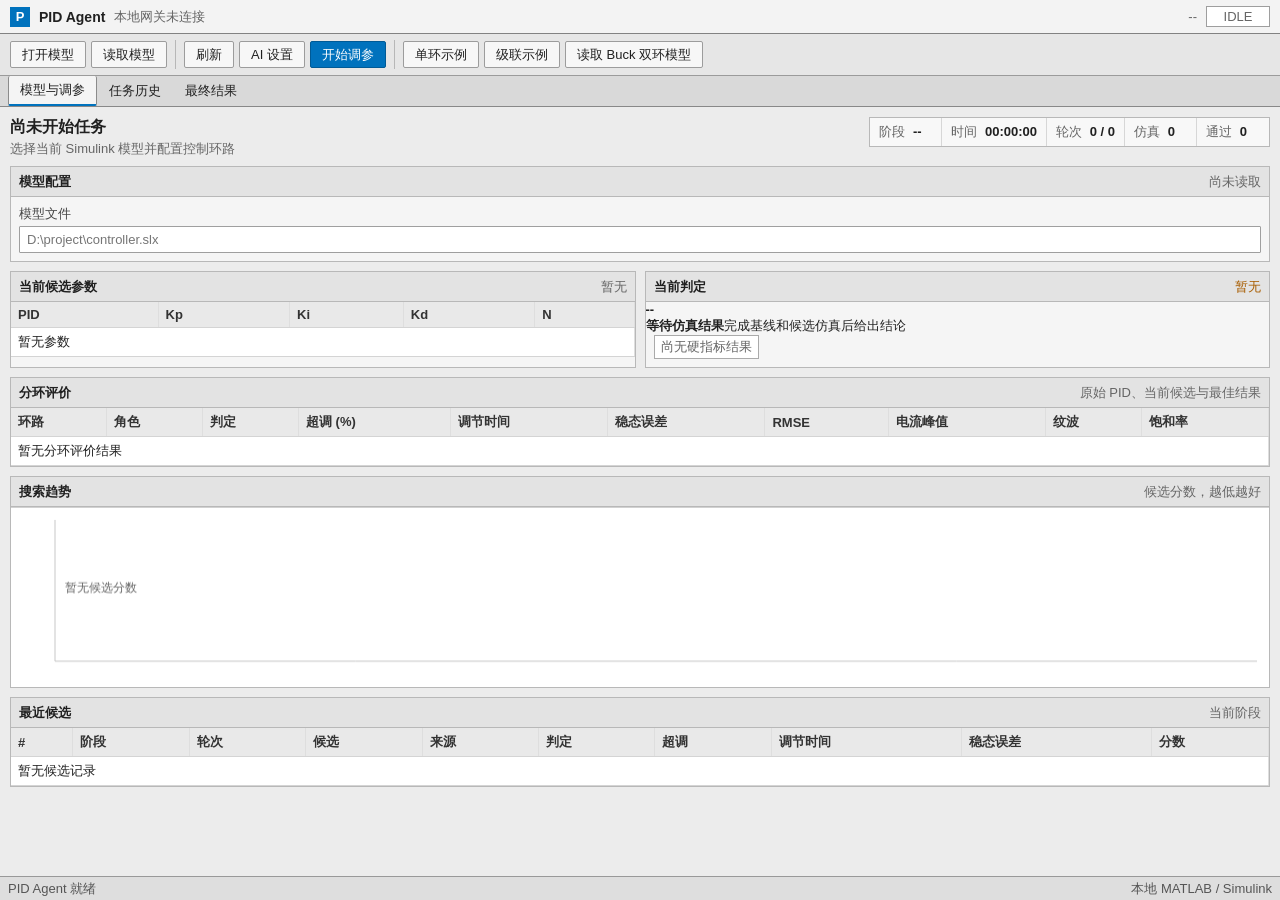
==== commit e618e8a4: "feat: harden multi-loop PID tuning workflow" ====
--- a/local_pid_gateway/web/index_custom.html
+++ b/local_pid_gateway/web/index_custom.html
@@ -30,7 +30,7 @@
       <div class="tool-group demo-tools">
         <button id="startSingleDemoButton">单环示例</button>
         <button id="startDemoButton">级联示例</button>
-        <button id="startBuckDemoButton">Buck 示例</button>
+        <button id="startBuckDemoButton">读取 Buck 双环模型</button>
       </div>
     </div>
 
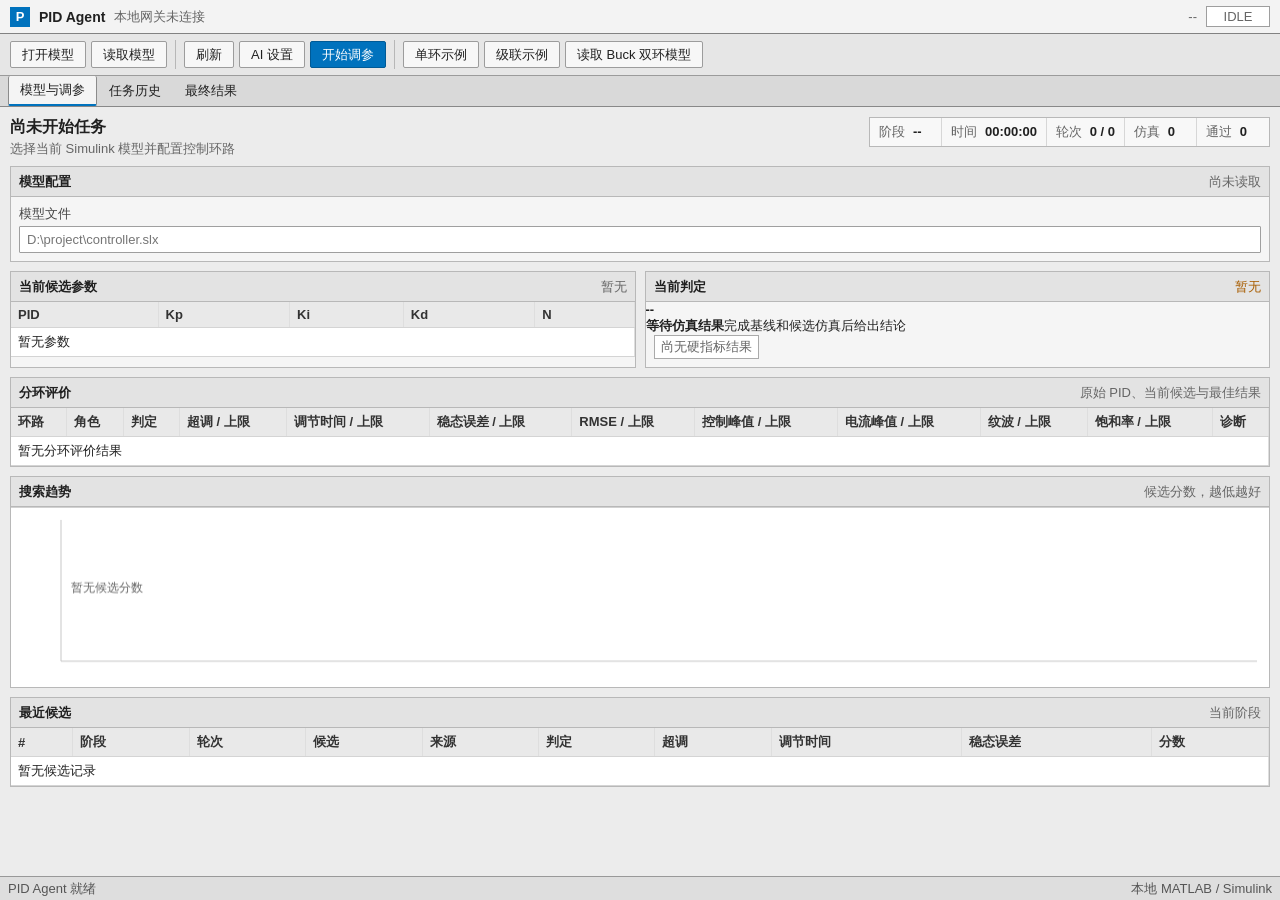
==== commit e52943a7: "fix: harden multi-loop selection and result gating" ====
--- a/local_pid_gateway/web/index_custom.html
+++ b/local_pid_gateway/web/index_custom.html
@@ -63,7 +63,7 @@
               <div class="subpane-title"><h3>PID 控制器</h3><span>选择一个单环 PID，或选择构成同一控制系统的两个 PID</span></div>
               <div class="table-scroll compact">
                 <table class="data-table discovery-table">
-                  <thead><tr><th>选择</th><th>角色建议</th><th>控制器</th><th>块路径</th><th>Kp</th><th>Ki</th><th>Kd</th><th>N</th><th></th></tr></thead>
+                  <thead><tr><th>选择</th><th>角色建议</th><th>所属系统</th><th>控制器</th><th>块路径</th><th>Kp</th><th>Ki</th><th>Kd</th><th>N</th><th></th></tr></thead>
                   <tbody id="discoveredPidRows"></tbody>
                 </table>
               </div>
@@ -82,7 +82,7 @@
                 </label>
               </div>
               <div id="loopConfigRows" class="loop-config-list"></div>
-              <label class="check-control confirmation-row"><input id="signalMappingConfirmedInput" type="checkbox" /> 我已核对全部环路的参考、反馈、控制量和安全限制</label>
+              <label class="check-control confirmation-row"><input id="signalMappingConfirmedInput" type="checkbox" /> 我已核对双环关系、参考、反馈、控制量和安全限制</label>
               <div class="hidden legacy-signal-fields" aria-hidden="true">
                 <select id="evaluationPidSelect"></select><select id="referenceSignalInput"></select>
                 <select id="outputSignalInput"></select><select id="controlSignalInput"></select>
@@ -125,7 +125,7 @@
 
         <section class="pane">
           <div class="pane-title"><h2>分环评价</h2><span id="effectComparisonSummary">基线、当前候选和当前最佳</span></div>
-          <div class="table-scroll"><table class="data-table effect-table"><thead><tr><th>环路</th><th>角色</th><th>判定</th><th>超调 (%)</th><th>调节时间</th><th>稳态误差</th><th>RMSE</th><th>电流峰值</th><th>纹波</th><th>饱和率</th></tr></thead><tbody id="loopMetricRows"><tr><td colspan="10">暂无结果</td></tr></tbody></table></div>
+          <div class="table-scroll"><table class="data-table effect-table"><thead><tr><th>环路</th><th>角色</th><th>判定</th><th>超调 / 上限</th><th>调节时间 / 上限</th><th>稳态误差 / 上限</th><th>RMSE / 上限</th><th>控制峰值 / 上限</th><th>电流峰值 / 上限</th><th>纹波 / 上限</th><th>饱和率 / 上限</th><th>诊断</th></tr></thead><tbody id="loopMetricRows"><tr><td colspan="12">暂无结果</td></tr></tbody></table></div>
           <div class="hidden"><table><tbody id="effectComparisonRows"></tbody></table></div>
         </section>
 
@@ -162,7 +162,15 @@
             <span id="applyState">只有通过全部硬指标的结果可以写入</span>
           </div>
         </section>
-        <section class="pane"><div class="pane-title"><h2>最终评价</h2><span id="bestScore">暂无</span></div><div class="metrics-list" id="bestMetrics"></div></section>
+        <section class="pane">
+          <div class="pane-title"><h2>最终分环评价</h2><span id="bestScore">暂无</span></div>
+          <div class="table-scroll"><table class="data-table effect-table"><thead><tr><th>环路</th><th>角色</th><th>判定</th><th>超调 / 上限</th><th>调节时间 / 上限</th><th>稳态误差 / 上限</th><th>RMSE / 上限</th><th>控制峰值 / 上限</th><th>电流峰值 / 上限</th><th>纹波 / 上限</th><th>饱和率 / 上限</th><th>诊断</th></tr></thead><tbody id="bestLoopMetricRows"><tr><td colspan="12">暂无最终结果</td></tr></tbody></table></div>
+          <div class="metrics-list" id="bestMetrics"></div>
+        </section>
+        <section class="pane">
+          <div class="pane-title"><h2>分阶段结果</h2><span>级联任务依次检查内环、外环和联合微调</span></div>
+          <div class="table-scroll"><table class="data-table"><thead><tr><th>顺序</th><th>阶段</th><th>调节对象</th><th>判定</th><th>分数</th></tr></thead><tbody id="stageSummaryRows"><tr><td colspan="5">暂无阶段结果</td></tr></tbody></table></div>
+        </section>
       </section>
     </main>
     <footer class="status-bar"><span id="footerStatus">PID Agent 就绪</span><span>本地 MATLAB / Simulink</span></footer>
--- a/local_pid_gateway/web/styles_custom.css
+++ b/local_pid_gateway/web/styles_custom.css
@@ -34,6 +34,9 @@
 button:disabled { color: #909090; background: #e7e7e7; cursor: default; }
 button.primary-button { color: #fff; border-color: var(--matlab-blue-dark); background: var(--matlab-blue); }
 button.primary-button:hover { background: var(--matlab-blue-dark); }
+button.primary-button:disabled, button.primary-button:disabled:hover {
+  color: #7a7a7a; border-color: #b6b6b6; background: #e7e7e7;
+}
 input, select {
   width: 100%;
   height: 27px;
@@ -129,6 +132,11 @@
 .bounds-grid .bound-label { color: #555; }
 
 .loop-config-list { padding: 8px; }
+.loop-relationship { display: flex; align-items: center; gap: 12px; margin-bottom: 8px; padding: 5px 7px; border: 1px solid #bcbcbc; border-left-width: 4px; background: #f7f7f7; }
+.loop-relationship strong { min-width: 68px; }
+.loop-relationship.confirmed { border-left-color: var(--ok); }
+.loop-relationship.review { border-left-color: var(--matlab-blue); }
+.loop-relationship.warning { border-left-color: #c77800; }
 .loop-config { margin-bottom: 8px; border: 1px solid #bcbcbc; background: #fff; }
 .loop-config:last-child { margin-bottom: 0; }
 .loop-header { display: flex; align-items: center; gap: 8px; min-height: 31px; padding: 4px 7px; border-bottom: 1px solid #cfcfcf; background: #ededed; }
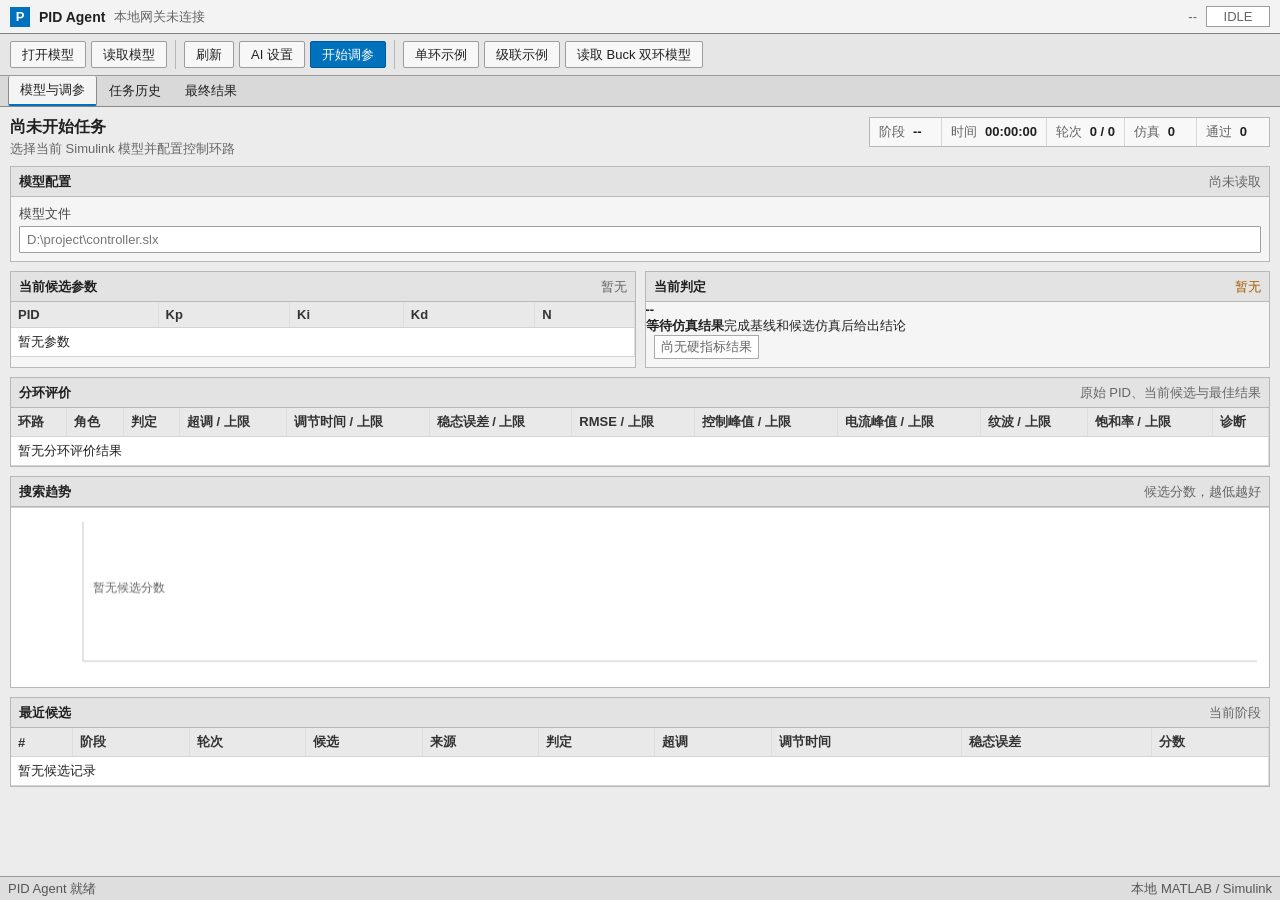
==== commit 0cd7a6e2: "fix: validate cascade topology and align MATLAB UI" ====
--- a/local_pid_gateway/web/index_custom.html
+++ b/local_pid_gateway/web/index_custom.html
@@ -26,7 +26,7 @@
         <button id="openAiConfigButton" type="button">AI 设置</button>
         <button id="startCustomButton" class="primary-button">开始调参</button>
       </div>
-      <div class="tool-separator"></div>
+      <div class="tool-separator demo-separator"></div>
       <div class="tool-group demo-tools">
         <button id="startSingleDemoButton">单环示例</button>
         <button id="startDemoButton">级联示例</button>
@@ -43,7 +43,7 @@
     <main class="workspace">
       <section class="view active" id="view-run">
         <div class="workspace-header">
-          <div><h1 id="jobTitle">尚未开始任务</h1><p id="jobSubtitle">选择当前 Simulink 模型并配置控制环路</p></div>
+          <div><h1 id="jobTitle">尚未开始任务</h1><p id="jobSubtitle">选择当前 Simulink 模型并配置控制环路</p><p id="jobContextWarning" class="context-warning hidden"></p></div>
           <div class="run-counters">
             <span>阶段 <strong id="stageText">--</strong></span>
             <span>时间 <strong id="elapsedTime">00:00:00</strong></span>
--- a/local_pid_gateway/web/styles_custom.css
+++ b/local_pid_gateway/web/styles_custom.css
@@ -92,6 +92,7 @@
 h1, h2, h3, p { margin: 0; }
 .workspace-header h1 { font-size: 16px; font-weight: 600; }
 .workspace-header p { margin-top: 2px; color: var(--muted); }
+.workspace-header .context-warning { color: var(--error); font-weight: 600; }
 .run-counters { display: grid; grid-template-columns: repeat(5, minmax(72px, auto)); border: 1px solid var(--line); background: #f8f8f8; }
 .run-counters span { padding: 5px 9px; border-right: 1px solid var(--line-light); color: var(--muted); white-space: nowrap; }
 .run-counters span:last-child { border-right: 0; }
@@ -189,6 +190,11 @@
 .result-actions span { color: var(--muted); }
 
 .status-bar { min-height: 24px; display: flex; justify-content: space-between; align-items: center; padding: 2px 8px; border-top: 1px solid #999; background: #dedede; color: #555; }
+body.embedded-mode { min-width: 760px; }
+body.embedded-mode .title-strip,
+body.embedded-mode .demo-tools,
+body.embedded-mode .demo-separator { display: none; }
+body.embedded-mode .toolstrip { min-height: 38px; padding-block: 5px; }
 .modal-backdrop { position: fixed; inset: 0; z-index: 20; display: grid; place-items: center; background: rgb(0 0 0 / 32%); }
 .ai-modal { width: min(760px, calc(100vw - 40px)); max-height: calc(100vh - 50px); overflow: auto; border: 1px solid #777; background: #f2f2f2; box-shadow: 0 10px 28px rgb(0 0 0 / 25%); }
 .modal-header, .modal-footer { display: flex; align-items: center; padding: 7px 9px; border-bottom: 1px solid #aaa; background: #e3e3e3; }
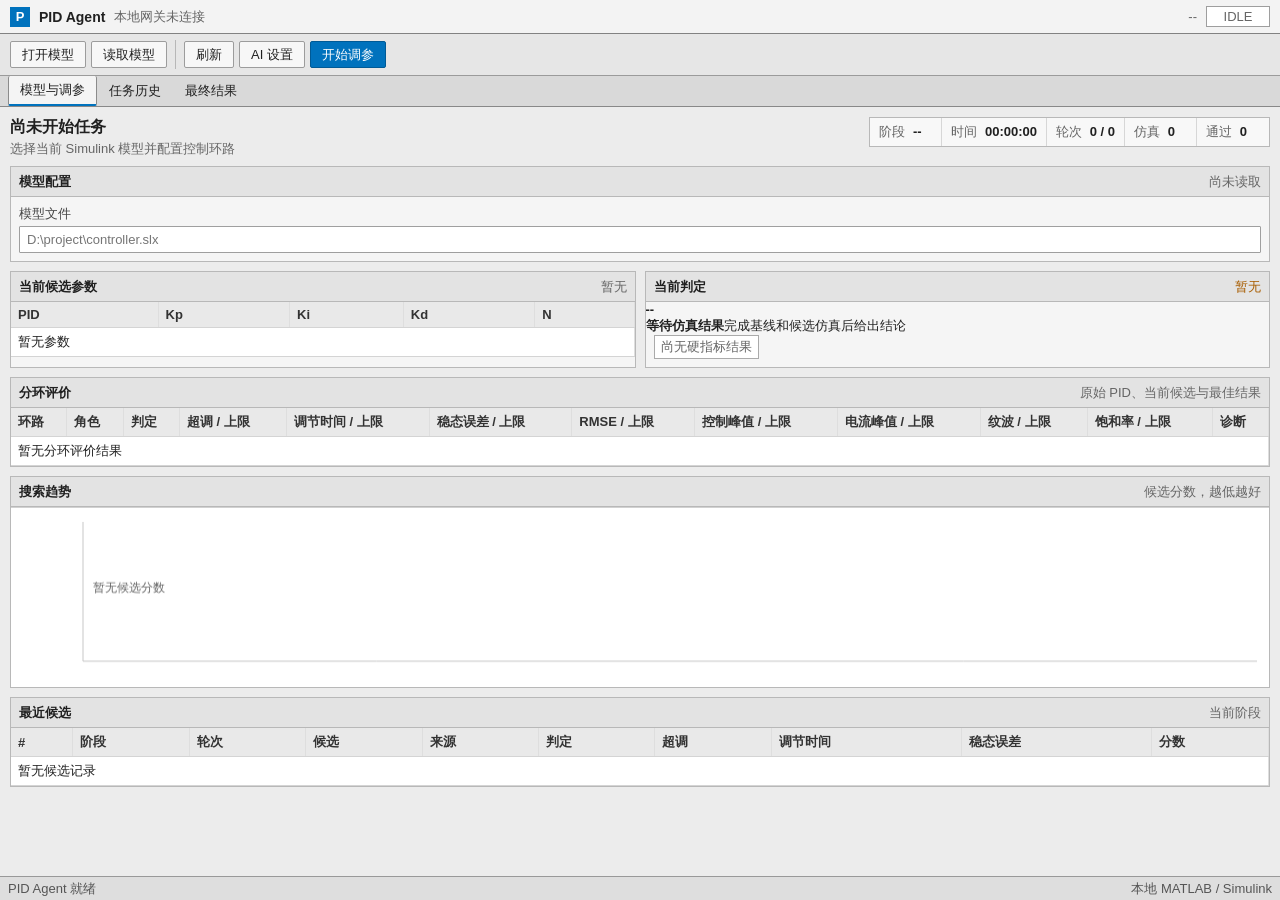
==== commit 23d1317b: "release: prepare v0.5.0-beta.1" ====
--- a/local_pid_gateway/web/index_custom.html
+++ b/local_pid_gateway/web/index_custom.html
@@ -25,12 +25,6 @@
         <button id="refreshButton">刷新</button>
         <button id="openAiConfigButton" type="button">AI 设置</button>
         <button id="startCustomButton" class="primary-button">开始调参</button>
-      </div>
-      <div class="tool-separator demo-separator"></div>
-      <div class="tool-group demo-tools">
-        <button id="startSingleDemoButton">单环示例</button>
-        <button id="startDemoButton">级联示例</button>
-        <button id="startBuckDemoButton">读取 Buck 双环模型</button>
       </div>
     </div>
 
--- a/local_pid_gateway/web/styles_custom.css
+++ b/local_pid_gateway/web/styles_custom.css
@@ -192,8 +192,6 @@
 .status-bar { min-height: 24px; display: flex; justify-content: space-between; align-items: center; padding: 2px 8px; border-top: 1px solid #999; background: #dedede; color: #555; }
 body.embedded-mode { min-width: 760px; }
 body.embedded-mode .title-strip,
-body.embedded-mode .demo-tools,
-body.embedded-mode .demo-separator { display: none; }
 body.embedded-mode .toolstrip { min-height: 38px; padding-block: 5px; }
 .modal-backdrop { position: fixed; inset: 0; z-index: 20; display: grid; place-items: center; background: rgb(0 0 0 / 32%); }
 .ai-modal { width: min(760px, calc(100vw - 40px)); max-height: calc(100vh - 50px); overflow: auto; border: 1px solid #777; background: #f2f2f2; box-shadow: 0 10px 28px rgb(0 0 0 / 25%); }
